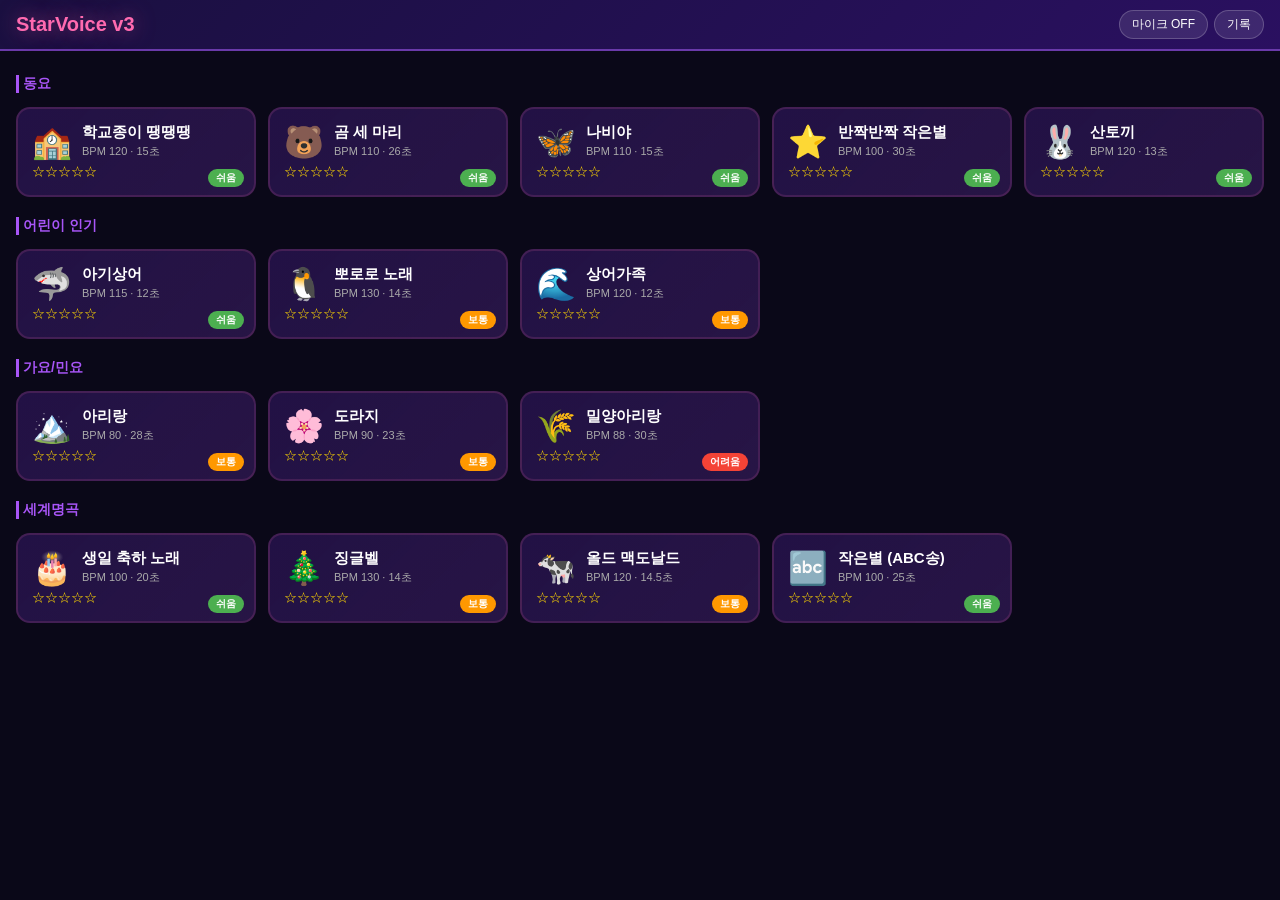
==== noraebang-v3.html @ 60fad4cc "StarVoice v4 — 음정 검출 정확도 + 시각효과 대폭 업그레이드 - 음정 엔진: autocorrelation → MPM(NSDF) + 옥타브 보정 + 5-tap media" ====
<!DOCTYPE html>
<html lang="ko">
<head>
<meta charset="UTF-8">
<meta name="viewport" content="width=device-width, initial-scale=1.0, maximum-scale=1.0, user-scalable=no">
<title>StarVoice v3 - 노래방</title>
<style>
*{margin:0;padding:0;box-sizing:border-box;-webkit-tap-highlight-color:transparent}
::-webkit-scrollbar{width:6px}::-webkit-scrollbar-thumb{background:#555;border-radius:3px}
body{background:#0a0818;color:#eee;font-family:-apple-system,'Malgun Gothic','맑은 고딕',sans-serif;overflow:hidden;height:100vh;user-select:none}
#app{height:100vh;display:flex;flex-direction:column}
button{font-family:inherit;cursor:pointer}

/* Header */
#header{background:linear-gradient(135deg,#1a1040,#2a1060);padding:10px 16px;display:flex;align-items:center;justify-content:space-between;border-bottom:2px solid #6a3aaa;flex-shrink:0;z-index:10}
#header h1{font-size:20px;color:#ff6ab0;text-shadow:0 0 20px rgba(255,106,176,.5)}
.hdr-btns{display:flex;gap:6px}
.hdr-btns button{background:rgba(255,255,255,.1);border:1px solid rgba(255,255,255,.2);color:#fff;padding:5px 12px;border-radius:18px;font-size:12px;transition:all .2s;overflow:hidden;text-overflow:ellipsis;white-space:nowrap;max-width:120px}
.hdr-btns button:hover,.hdr-btns button.active{background:rgba(255,106,176,.3);border-color:#ff6ab0}

/* Song Select */
#songSelect{flex:1;overflow-y:auto;padding:16px;display:grid;grid-template-columns:repeat(auto-fill,minmax(240px,1fr));gap:12px;align-content:start}
.cat-header{grid-column:1/-1;font-size:14px;font-weight:700;color:#a855f7;margin:8px 0 2px;padding-left:4px;border-left:3px solid #a855f7}
.song-card{background:linear-gradient(135deg,rgba(40,20,80,.8),rgba(60,30,100,.6));border:2px solid rgba(255,106,176,.15);border-radius:14px;padding:14px;cursor:pointer;transition:all .3s;position:relative;overflow:hidden;min-height:0}
.song-card:hover{border-color:#ff6ab0;transform:translateY(-2px);box-shadow:0 6px 24px rgba(255,106,176,.2)}
.song-card .sc-icon{font-size:32px;float:left;margin-right:10px;flex-shrink:0}
.song-card .sc-title{font-size:15px;font-weight:700;color:#fff;overflow:hidden;text-overflow:ellipsis;white-space:nowrap}
.song-card .sc-info{font-size:11px;color:#aaa;margin-top:2px;overflow:hidden;text-overflow:ellipsis;white-space:nowrap}
.song-card .sc-stars{color:#ffd700;font-size:13px;margin-top:4px}
.song-card .sc-high{font-size:10px;color:#8f8;margin-top:2px}
.song-card .sc-grade{position:absolute;top:8px;right:10px;font-size:20px;font-weight:900;opacity:.3}
.diff-badge{position:absolute;bottom:8px;right:10px;font-size:10px;padding:2px 8px;border-radius:10px;font-weight:700}
.diff-easy{background:#4caf50;color:#fff}.diff-medium{background:#ff9800;color:#fff}.diff-hard{background:#f44336;color:#fff}

/* Sing Screen */
#singScreen{flex:1;display:none;flex-direction:column;position:relative}
#pitchArea{flex:1;position:relative;background:linear-gradient(180deg,#0a0818,#15102a);overflow:hidden}
#pitchCanvas{width:100%;height:100%}
#particleCanvas{position:absolute;top:0;left:0;width:100%;height:100%;pointer-events:none}

/* Lyrics */
#lyricsArea{height:120px;background:linear-gradient(180deg,rgba(30,15,60,.95),rgba(20,10,40,.98));border-top:2px solid #6a3aaa;display:flex;flex-direction:column;align-items:center;justify-content:center;padding:8px 16px;flex-shrink:0}
#lyricsArea .cur-lyric{font-size:26px;font-weight:900;color:#fff;text-align:center;text-shadow:0 0 20px rgba(255,106,176,.6);min-height:34px;display:flex;align-items:center;gap:2px;flex-wrap:wrap;justify-content:center}
#lyricsArea .cur-lyric .syl{transition:color .15s,transform .15s;display:inline-block}
#lyricsArea .cur-lyric .syl.sung{color:#ffd700;transform:scale(1.15)}
#lyricsArea .cur-lyric .syl.active{color:#ff6ab0;transform:scale(1.2)}
#lyricsArea .nxt-lyric{font-size:14px;color:rgba(255,255,255,.3);text-align:center;margin-top:6px;min-height:20px}
.lyric-prog{width:80%;max-width:500px;height:3px;background:rgba(255,255,255,.1);border-radius:2px;margin-top:8px;overflow:hidden}
.lyric-prog-bar{height:100%;background:linear-gradient(90deg,#ff6ab0,#a855f7);border-radius:2px;transition:width .1s linear}

/* Score HUD */
#scoreHUD{position:absolute;top:8px;right:12px;text-align:right;z-index:5}
#scoreHUD .sv{font-size:32px;font-weight:900;color:#ffd700;text-shadow:0 0 12px rgba(255,215,0,.5)}
#scoreHUD .cv{font-size:13px;color:#8f8}
#scoreHUD .pn{font-size:12px;color:#aaa;margin-top:2px}
#scoreHUD .line-fb{font-size:11px;margin-top:4px;font-weight:700;min-height:16px}

/* Pitch Meter */
#pitchMeter{position:absolute;left:10px;top:8px;bottom:8px;width:36px;background:rgba(255,255,255,.04);border-radius:6px;z-index:5;overflow:hidden}
#pitchMeter .mt{position:absolute;left:0;width:100%;height:20px;background:rgba(76,175,80,.25);border:2px solid #4caf50;border-radius:3px;transition:top .12s}
#pitchMeter .mu{position:absolute;left:0;width:100%;height:6px;background:#ff6ab0;border-radius:3px;transition:top .06s;box-shadow:0 0 8px rgba(255,106,176,.6)}
#pitchMeter .ml{position:absolute;bottom:3px;width:100%;text-align:center;font-size:8px;color:#888}

/* Timer */
#timerBar{position:absolute;top:0;left:0;right:0;height:3px;z-index:5}
#timerFill{height:100%;background:linear-gradient(90deg,#ff6ab0,#a855f7);transition:width .3s linear}

/* Controls overlay */
#singControls{position:absolute;bottom:128px;left:50%;transform:translateX(-50%);display:flex;gap:8px;z-index:6;opacity:.7;transition:opacity .2s}
#singControls:hover{opacity:1}
#singControls button{background:rgba(0,0,0,.6);border:1px solid rgba(255,255,255,.2);color:#fff;width:36px;height:36px;border-radius:50%;font-size:14px;display:flex;align-items:center;justify-content:center;overflow:hidden;flex-shrink:0}
#singControls button.active{background:rgba(255,106,176,.4);border-color:#ff6ab0}

/* Result */
#resultScreen{flex:1;display:none;flex-direction:column;align-items:center;justify-content:center;padding:30px;text-align:center;overflow-y:auto}
.res-title{font-size:24px;font-weight:900;color:#ff6ab0;margin-bottom:8px}
.res-grade{font-size:80px;font-weight:900;margin:8px 0}
.grade-S{color:#ffd700;text-shadow:0 0 40px rgba(255,215,0,.6)}.grade-A{color:#4caf50;text-shadow:0 0 30px rgba(76,175,80,.5)}
.grade-B{color:#2196f3}.grade-C{color:#ff9800}.grade-D{color:#f44336}
.res-score{font-size:48px;font-weight:900;color:#ffd700;text-shadow:0 0 20px rgba(255,215,0,.4)}
.res-stars{font-size:36px;margin:10px 0}
.res-detail{font-size:13px;color:#aaa;margin-bottom:6px;line-height:1.8}
.res-bars{width:280px;margin:10px auto}
.res-bar-row{display:flex;align-items:center;margin:4px 0;font-size:12px}
.res-bar-row .lbl{width:60px;text-align:right;margin-right:8px;color:#ccc}
.res-bar-row .bar{flex:1;height:10px;background:rgba(255,255,255,.1);border-radius:5px;overflow:hidden}
.res-bar-row .bar-fill{height:100%;border-radius:5px;transition:width 1s}
.res-bar-row .val{width:36px;text-align:right;margin-left:6px;color:#fff;font-weight:700}
.res-btns{display:flex;gap:10px;margin-top:14px;flex-wrap:wrap;justify-content:center}
.res-btns button{padding:10px 24px;border:none;border-radius:20px;font-size:14px;font-weight:700;transition:all .2s;overflow:hidden;text-overflow:ellipsis;white-space:nowrap}
.btn-retry{background:linear-gradient(135deg,#ff6ab0,#a855f7);color:#fff}
.btn-back{background:rgba(255,255,255,.1);color:#fff;border:1px solid rgba(255,255,255,.2)!important}
.btn-play{background:rgba(76,175,80,.3);color:#8f8;border:1px solid rgba(76,175,80,.4)!important}

/* Practice Modal */
#practiceModal{display:none;position:fixed;top:0;left:0;right:0;bottom:0;background:rgba(0,0,0,.85);z-index:50;flex-direction:column;align-items:center;justify-content:center;padding:20px}
#practiceModal.show{display:flex}
.pm-box{background:linear-gradient(135deg,#1a1040,#2a1060);border:2px solid #6a3aaa;border-radius:16px;padding:24px;max-width:360px;width:100%}
.pm-box h3{color:#ff6ab0;margin-bottom:16px;font-size:18px}
.pm-row{display:flex;align-items:center;justify-content:space-between;margin:10px 0;font-size:14px}
.pm-row label{color:#ccc}
.pm-row input[type=range]{width:120px;accent-color:#ff6ab0}
.pm-row select{background:#1a1040;color:#fff;border:1px solid #6a3aaa;border-radius:6px;padding:4px 8px;font-size:13px}
.pm-row .val{color:#ff6ab0;font-weight:700;width:40px;text-align:right}
.pm-btns{display:flex;gap:8px;margin-top:16px;justify-content:center}
.pm-btns button{padding:8px 20px;border:none;border-radius:16px;font-size:13px;font-weight:700}

/* Mic Prompt */
#micPrompt{display:none;position:fixed;top:0;left:0;right:0;bottom:0;background:rgba(0,0,0,.85);z-index:100;flex-direction:column;align-items:center;justify-content:center}
#micPrompt.show{display:flex}
#micPrompt .mi{font-size:56px;margin-bottom:14px}
#micPrompt p{font-size:16px;color:#ccc;margin-bottom:16px;text-align:center;line-height:1.6;padding:0 20px}
#micPrompt button{padding:12px 32px;background:linear-gradient(135deg,#ff6ab0,#a855f7);border:none;color:#fff;border-radius:24px;font-size:15px;font-weight:700}
#micPrompt .skip-btn{background:transparent;color:#888;font-size:13px;margin-top:10px;border:none;text-decoration:underline}

/* High Score Modal */
#hsModal{display:none;position:fixed;top:0;left:0;right:0;bottom:0;background:rgba(0,0,0,.85);z-index:50;flex-direction:column;align-items:center;justify-content:center;padding:20px}
#hsModal.show{display:flex}
.hs-box{background:linear-gradient(135deg,#1a1040,#2a1060);border:2px solid #6a3aaa;border-radius:16px;padding:24px;max-width:400px;width:100%;max-height:70vh;overflow-y:auto}
.hs-box h3{color:#ff6ab0;margin-bottom:12px}
.hs-row{display:flex;justify-content:space-between;align-items:center;padding:6px 0;border-bottom:1px solid rgba(255,255,255,.05);font-size:13px}
.hs-row .hs-name{color:#fff}.hs-row .hs-sc{color:#ffd700;font-weight:700}
.hs-row .hs-gr{font-weight:900;margin-left:6px}

@media(max-width:600px){
  #songSelect{grid-template-columns:1fr;padding:10px;gap:8px}
  .song-card{padding:12px}
  #lyricsArea .cur-lyric{font-size:20px}
  #scoreHUD .sv{font-size:24px}
  #singControls button{width:32px;height:32px;font-size:12px}
}
</style>
</head>
<body>
<div id="app">
  <div id="header">
    <h1>StarVoice v3</h1>
    <div class="hdr-btns">
      <button id="btnMic">마이크 OFF</button>
      <button id="btnHS">기록</button>
    </div>
  </div>
  <div id="songSelect"></div>
  <div id="singScreen">
    <div id="timerBar"><div id="timerFill"></div></div>
    <div id="pitchArea">
      <canvas id="pitchCanvas"></canvas>
      <canvas id="particleCanvas"></canvas>
    </div>
    <div id="pitchMeter"><div class="mt"></div><div class="mu"></div><div class="ml">음정</div></div>
    <div id="scoreHUD">
      <div class="sv" id="sDisp">0</div>
      <div class="cv" id="cDisp"></div>
      <div class="pn" id="pNote"></div>
      <div class="line-fb" id="lineFb"></div>
    </div>
    <div id="singControls">
      <button id="btnGuide" title="가이드 멜로디">♪</button>
      <button id="btnPause" title="일시정지">⏸</button>
      <button id="btnStop" title="중지">⏹</button>
      <button id="btnKeyUp" title="키 올리기">▲</button>
      <button id="btnKeyDn" title="키 내리기">▼</button>
    </div>
    <div id="lyricsArea">
      <div class="cur-lyric" id="curLyric"></div>
      <div class="nxt-lyric" id="nxtLyric"></div>
      <div class="lyric-prog"><div class="lyric-prog-bar" id="lyricProg"></div></div>
    </div>
  </div>
  <div id="resultScreen"></div>
</div>
<div id="micPrompt">
  <div class="mi">🎤</div>
  <p>마이크 사용 권한이 필요합니다.<br>음정 측정을 위해 허용해 주세요.</p>
  <button id="btnAllowMic">마이크 허용</button>
  <button class="skip-btn" id="btnSkipMic">마이크 없이 진행</button>
</div>
<div id="practiceModal"><div class="pm-box" id="pmBox"></div></div>
<div id="hsModal"><div class="hs-box" id="hsBox"></div></div>

<script>
// ===================== CONSTANTS =====================
const C3=130.81,D3=146.83,E3=164.81,F3=174.61,G3=196,A3=220,B3=246.94;
const C4=261.63,D4=293.66,E4=329.63,F4=349.23,G4=392,A4=440,B4=493.88;
const C5=523.25,D5=587.33,E5=659.26,F5=698.46,G5=784;
const NOTE_NAMES=["C","C#","D","D#","E","F","F#","G","G#","A","A#","B"];
function freqToNote(f){if(!f||f<=0)return"";const n=12*Math.log2(f/440)+69;const nn=Math.round(n);return NOTE_NAMES[nn%12]+(Math.floor(nn/12)-1);}
function transpose(f,semi){return f*Math.pow(2,semi/12);}

// ===================== 15 SONGS =====================
const SONGS=[
// --- 동요 ---
{id:1,cat:"동요",title:"학교종이 땡땡땡",icon:"🏫",diff:"쉬움",dc:"diff-easy",bpm:120,
melody:[
{t:0,d:.5,f:G4,s:"학"},{t:.5,d:.5,f:G4,s:"교"},{t:1,d:.5,f:A4,s:"종"},{t:1.5,d:.5,f:A4,s:"이"},
{t:2,d:.5,f:G4,s:"땡"},{t:2.5,d:.5,f:G4,s:"땡"},{t:3,d:1,f:E4,s:"땡"},
{t:4,d:.5,f:G4,s:"어"},{t:4.5,d:.5,f:G4,s:"서"},{t:5,d:.5,f:E4,s:"모"},{t:5.5,d:.5,f:E4,s:"이"},
{t:6,d:1,f:D4,s:"자"},
{t:7,d:.5,f:G4,s:"선"},{t:7.5,d:.5,f:G4,s:"생"},{t:8,d:.5,f:A4,s:"님"},{t:8.5,d:.5,f:A4,s:"이"},
{t:9,d:.5,f:G4,s:"우"},{t:9.5,d:.5,f:G4,s:"리"},{t:10,d:1,f:E4,s:"를"},
{t:11,d:.5,f:G4,s:"기"},{t:11.5,d:.5,f:E4,s:"다"},{t:12,d:.5,f:D4,s:"리"},
{t:12.5,d:.5,f:E4,s:"신"},{t:13,d:1.5,f:C4,s:"다"}
],lyrics:[{t:0,tx:"학교 종이 땡땡땡"},{t:4,tx:"어서 모이자"},{t:7,tx:"선생님이 우리를"},{t:11,tx:"기다리신다"}],dur:15},

{id:2,cat:"동요",title:"곰 세 마리",icon:"🐻",diff:"쉬움",dc:"diff-easy",bpm:110,
melody:[
{t:0,d:.5,f:C4,s:"곰"},{t:.5,d:.5,f:D4,s:"세"},{t:1,d:.5,f:E4,s:"마"},{t:1.5,d:.5,f:C4,s:"리"},
{t:2,d:.5,f:C4,s:"가"},{t:2.5,d:.5,f:D4,s:"한"},{t:3,d:.5,f:E4,s:"집"},{t:3.5,d:.5,f:C4,s:"에"},
{t:4,d:.5,f:E4,s:"있"},{t:4.5,d:.5,f:F4,s:"어"},{t:5,d:1,f:G4,s:"~"},
{t:6,d:.5,f:E4,s:"아"},{t:6.5,d:.5,f:F4,s:"빠"},{t:7,d:1,f:G4,s:"곰"},
{t:8,d:.3,f:G4,s:"엄"},{t:8.3,d:.3,f:A4,s:"마"},{t:8.6,d:.3,f:G4,s:"곰"},{t:8.9,d:.3,f:F4,s:"~"},
{t:9.2,d:.5,f:E4,s:"애"},{t:9.7,d:.6,f:C4,s:"기"},
{t:10.3,d:.7,f:D4,s:"곰"},{t:11,d:.5,f:C4,s:"아"},
{t:11.5,d:.3,f:G3,s:"빠"},{t:11.8,d:.5,f:C4,s:"곰"},{t:12.3,d:.3,f:D4,s:"은"},
{t:12.6,d:1,f:E4,s:"뚱"},{t:13.6,d:.5,f:E4,s:"뚱"},{t:14.1,d:.6,f:E4,s:"해"},
{t:14.7,d:.5,f:C4,s:"엄"},{t:15.2,d:.3,f:G3,s:"마"},{t:15.5,d:.5,f:C4,s:"곰"},{t:16,d:.3,f:D4,s:"은"},
{t:16.3,d:1,f:E4,s:"날"},{t:17.3,d:.5,f:E4,s:"씬"},{t:17.8,d:.6,f:E4,s:"해"},
{t:18.4,d:.35,f:G4,s:"애"},{t:18.75,d:.35,f:A4,s:"기"},{t:19.1,d:.35,f:G4,s:"곰"},{t:19.45,d:.35,f:F4,s:"은"},
{t:19.8,d:.3,f:E4,s:"너"},{t:20.1,d:.3,f:D4,s:"무"},{t:20.4,d:.3,f:E4,s:"귀"},{t:20.7,d:.5,f:C4,s:"여"},
{t:21.2,d:.8,f:C4,s:"워"},
{t:22,d:.5,f:D4,s:"으"},{t:22.5,d:.5,f:E4,s:"쓱"},{t:23,d:.5,f:D4,s:"으"},{t:23.5,d:1.5,f:C4,s:"쓱"}
],lyrics:[{t:0,tx:"곰 세 마리가"},{t:2,tx:"한 집에 있어"},{t:4,tx:"아빠 곰"},{t:6,tx:"엄마 곰"},{t:8,tx:"애기 곰"},{t:10.3,tx:"아빠 곰은 뚱뚱해"},{t:14.7,tx:"엄마 곰은 날씬해"},{t:18.4,tx:"애기 곰은 너무 귀여워"},{t:22,tx:"으쓱으쓱 잘한다"}],dur:26},

{id:3,cat:"동요",title:"나비야",icon:"🦋",diff:"쉬움",dc:"diff-easy",bpm:110,
melody:[
{t:0,d:.5,f:G4,s:"나"},{t:.5,d:.5,f:E4,s:"비"},{t:1,d:1,f:E4,s:"야"},
{t:2,d:.5,f:F4,s:"나"},{t:2.5,d:.5,f:D4,s:"비"},{t:3,d:1,f:D4,s:"야"},
{t:4,d:.4,f:C4,s:"이"},{t:4.4,d:.4,f:D4,s:"리"},{t:4.8,d:.4,f:E4,s:"날"},
{t:5.2,d:.4,f:F4,s:"아"},{t:5.6,d:.4,f:G4,s:"오"},{t:6,d:.4,f:G4,s:"너"},{t:6.4,d:.6,f:G4,s:"라"},
{t:7,d:.5,f:G4,s:"노"},{t:7.5,d:.5,f:E4,s:"랑"},{t:8,d:1,f:E4,s:"나"},
{t:9,d:.5,f:F4,s:"비"},{t:9.5,d:.5,f:D4,s:"흰"},{t:10,d:1,f:D4,s:"나"},
{t:11,d:.5,f:C4,s:"비"},{t:11.5,d:.5,f:E4,s:"춤"},{t:12,d:.5,f:G4,s:"을"},
{t:12.5,d:.5,f:G4,s:"추"},{t:13,d:1.5,f:E4,s:"며"}
],lyrics:[{t:0,tx:"나비야 나비야"},{t:4,tx:"이리 날아 오너라"},{t:7,tx:"노랑 나비 흰 나비"},{t:11,tx:"춤을 추며 오너라"}],dur:15},

{id:4,cat:"동요",title:"반짝반짝 작은별",icon:"⭐",diff:"쉬움",dc:"diff-easy",bpm:100,
melody:[
{t:0,d:.6,f:C4,s:"반"},{t:.6,d:.6,f:C4,s:"짝"},{t:1.2,d:.6,f:G4,s:"반"},{t:1.8,d:.6,f:G4,s:"짝"},
{t:2.4,d:.6,f:A4,s:"작"},{t:3,d:.6,f:A4,s:"은"},{t:3.6,d:1.2,f:G4,s:"별"},
{t:4.8,d:.6,f:F4,s:"아"},{t:5.4,d:.6,f:F4,s:"름"},{t:6,d:.6,f:E4,s:"답"},{t:6.6,d:.6,f:E4,s:"게"},
{t:7.2,d:.6,f:D4,s:"비"},{t:7.8,d:.6,f:D4,s:"치"},{t:8.4,d:1.2,f:C4,s:"네"},
{t:9.6,d:.6,f:G4,s:"서"},{t:10.2,d:.6,f:G4,s:"쪽"},{t:10.8,d:.6,f:F4,s:"하"},{t:11.4,d:.6,f:F4,s:"늘"},
{t:12,d:.6,f:E4,s:"에"},{t:12.6,d:.6,f:E4,s:"서"},{t:13.2,d:1.2,f:D4,s:"도"},
{t:14.4,d:.6,f:G4,s:"동"},{t:15,d:.6,f:G4,s:"쪽"},{t:15.6,d:.6,f:F4,s:"하"},{t:16.2,d:.6,f:F4,s:"늘"},
{t:16.8,d:.6,f:E4,s:"에"},{t:17.4,d:.6,f:E4,s:"서"},{t:18,d:1.2,f:D4,s:"도"},
{t:19.2,d:.6,f:C4,s:"반"},{t:19.8,d:.6,f:C4,s:"짝"},{t:20.4,d:.6,f:G4,s:"반"},{t:21,d:.6,f:G4,s:"짝"},
{t:21.6,d:.6,f:A4,s:"작"},{t:22.2,d:.6,f:A4,s:"은"},{t:22.8,d:1.2,f:G4,s:"별"},
{t:24,d:.6,f:F4,s:"아"},{t:24.6,d:.6,f:F4,s:"름"},{t:25.2,d:.6,f:E4,s:"답"},{t:25.8,d:.6,f:E4,s:"게"},
{t:26.4,d:.6,f:D4,s:"비"},{t:27,d:.6,f:D4,s:"치"},{t:27.6,d:1.5,f:C4,s:"네"}
],lyrics:[{t:0,tx:"반짝 반짝 작은 별"},{t:4.8,tx:"아름답게 비치네"},{t:9.6,tx:"서쪽 하늘에서도"},{t:14.4,tx:"동쪽 하늘에서도"},{t:19.2,tx:"반짝 반짝 작은 별"},{t:24,tx:"아름답게 비치네"}],dur:30},

{id:5,cat:"동요",title:"산토끼",icon:"🐰",diff:"쉬움",dc:"diff-easy",bpm:120,
melody:[
{t:0,d:.4,f:E4,s:"산"},{t:.4,d:.4,f:E4,s:"토"},{t:.8,d:.8,f:E4,s:"끼"},
{t:1.6,d:.4,f:E4,s:"토"},{t:2,d:.4,f:E4,s:"끼"},{t:2.4,d:.8,f:E4,s:"야"},
{t:3.2,d:.4,f:G4,s:"어"},{t:3.6,d:.4,f:E4,s:"디"},{t:4,d:.4,f:G4,s:"를"},
{t:4.4,d:.4,f:E4,s:"가"},{t:4.8,d:.4,f:D4,s:"느"},{t:5.2,d:1,f:C4,s:"냐"},
{t:6.2,d:.4,f:D4,s:"깡"},{t:6.6,d:.4,f:D4,s:"충"},{t:7,d:.4,f:D4,s:"깡"},
{t:7.4,d:.4,f:D4,s:"충"},{t:7.8,d:.4,f:E4,s:"뛰"},{t:8.2,d:.4,f:D4,s:"면"},
{t:8.6,d:.4,f:E4,s:"서"},{t:9,d:.4,f:G4,s:"어"},{t:9.4,d:.4,f:E4,s:"디"},{t:9.8,d:.4,f:D4,s:"를"},
{t:10.2,d:.4,f:E4,s:"가"},{t:10.6,d:1.2,f:C4,s:"느냐"}
],lyrics:[{t:0,tx:"산토끼 토끼야"},{t:3.2,tx:"어디를 가느냐"},{t:6.2,tx:"깡충깡충 뛰면서"},{t:9,tx:"어디를 가느냐"}],dur:13},

// --- K-POP/어린이 ---
{id:6,cat:"어린이 인기",title:"아기상어",icon:"🦈",diff:"쉬움",dc:"diff-easy",bpm:115,
melody:[
{t:0,d:.3,f:C4,s:"아"},{t:.3,d:.3,f:D4,s:"기"},{t:.6,d:.4,f:E4,s:"상"},{t:1,d:.3,f:E4,s:"어"},
{t:1.3,d:.3,f:E4,s:"뚜"},{t:1.6,d:.3,f:E4,s:"루"},{t:1.9,d:.3,f:E4,s:"루"},{t:2.2,d:.3,f:E4,s:"뚜"},
{t:2.5,d:.5,f:E4,s:"루"},
{t:3,d:.3,f:C4,s:"아"},{t:3.3,d:.3,f:D4,s:"기"},{t:3.6,d:.4,f:E4,s:"상"},{t:4,d:.3,f:E4,s:"어"},
{t:4.3,d:.3,f:E4,s:"뚜"},{t:4.6,d:.3,f:E4,s:"루"},{t:4.9,d:.3,f:E4,s:"루"},{t:5.2,d:.3,f:E4,s:"뚜"},
{t:5.5,d:.5,f:E4,s:"루"},
{t:6,d:.3,f:C4,s:"귀"},{t:6.3,d:.3,f:D4,s:"여"},{t:6.6,d:.3,f:E4,s:"운"},
{t:6.9,d:.3,f:E4,s:"뚜"},{t:7.2,d:.3,f:E4,s:"루"},{t:7.5,d:.3,f:E4,s:"루"},{t:7.8,d:.3,f:E4,s:"뚜"},
{t:8.1,d:.5,f:E4,s:"루"},
{t:8.6,d:.4,f:E4,s:"아"},{t:9,d:.4,f:F4,s:"기"},{t:9.4,d:.4,f:G4,s:"상"},{t:9.8,d:1,f:G4,s:"어"}
],lyrics:[{t:0,tx:"아기상어 뚜루루뚜루"},{t:3,tx:"아기상어 뚜루루뚜루"},{t:6,tx:"귀여운 뚜루루뚜루"},{t:8.6,tx:"아기상어!"}],dur:12},

{id:7,cat:"어린이 인기",title:"뽀로로 노래",icon:"🐧",diff:"보통",dc:"diff-medium",bpm:130,
melody:[
{t:0,d:.4,f:G4,s:"뽀"},{t:.4,d:.4,f:G4,s:"뽀"},{t:.8,d:.4,f:A4,s:"뽀"},{t:1.2,d:.4,f:G4,s:"뽀"},
{t:1.6,d:.8,f:E4,s:"로"},{t:2.4,d:.8,f:E4,s:"로"},
{t:3.2,d:.4,f:G4,s:"노"},{t:3.6,d:.4,f:A4,s:"래"},{t:4,d:.4,f:G4,s:"하"},{t:4.4,d:.4,f:E4,s:"는"},
{t:4.8,d:.4,f:D4,s:"뽀"},{t:5.2,d:.8,f:C4,s:"로"},{t:6,d:.8,f:C4,s:"로"},
{t:6.8,d:.4,f:E4,s:"놀"},{t:7.2,d:.4,f:G4,s:"자"},{t:7.6,d:.4,f:A4,s:"함"},
{t:8,d:.4,f:G4,s:"께"},{t:8.4,d:.4,f:E4,s:"놀"},{t:8.8,d:1,f:D4,s:"자"},
{t:9.8,d:.4,f:C4,s:"뽀"},{t:10.2,d:.4,f:D4,s:"로"},{t:10.6,d:.4,f:E4,s:"로"},{t:11,d:.4,f:D4,s:"랑"},
{t:11.4,d:1.5,f:C4,s:"~"}
],lyrics:[{t:0,tx:"뽀뽀뽀 뽀로로"},{t:3.2,tx:"노래하는 뽀로로"},{t:6.8,tx:"놀자 함께 놀자"},{t:9.8,tx:"뽀로로랑~"}],dur:14},

{id:8,cat:"어린이 인기",title:"상어가족",icon:"🌊",diff:"보통",dc:"diff-medium",bpm:120,
melody:[
{t:0,d:.3,f:C4,s:"엄"},{t:.3,d:.3,f:D4,s:"마"},{t:.6,d:.4,f:E4,s:"상"},{t:1,d:.3,f:E4,s:"어"},
{t:1.3,d:.3,f:E4,s:"뚜"},{t:1.6,d:.3,f:E4,s:"루"},{t:1.9,d:.3,f:E4,s:"루"},{t:2.2,d:.3,f:E4,s:"뚜"},
{t:2.5,d:.5,f:E4,s:"루"},
{t:3,d:.3,f:C4,s:"엄"},{t:3.3,d:.3,f:D4,s:"마"},{t:3.6,d:.4,f:E4,s:"상"},{t:4,d:.3,f:E4,s:"어"},
{t:4.3,d:.3,f:E4,s:"뚜"},{t:4.6,d:.3,f:E4,s:"루"},{t:4.9,d:.3,f:E4,s:"루"},{t:5.2,d:.3,f:E4,s:"뚜"},
{t:5.5,d:.5,f:E4,s:"루"},
{t:6,d:.3,f:C4,s:"아"},{t:6.3,d:.3,f:D4,s:"름"},{t:6.6,d:.3,f:E4,s:"다"},
{t:6.9,d:.3,f:E4,s:"운"},{t:7.2,d:.3,f:E4,s:"뚜"},{t:7.5,d:.3,f:E4,s:"루"},{t:7.8,d:.3,f:E4,s:"루"},
{t:8.1,d:.5,f:E4,s:"뚜루"},
{t:8.6,d:.4,f:E4,s:"엄"},{t:9,d:.4,f:F4,s:"마"},{t:9.4,d:.4,f:G4,s:"상"},{t:9.8,d:1,f:G4,s:"어"}
],lyrics:[{t:0,tx:"엄마상어 뚜루루뚜루"},{t:3,tx:"엄마상어 뚜루루뚜루"},{t:6,tx:"아름다운 뚜루루뚜루"},{t:8.6,tx:"엄마상어!"}],dur:12},

// --- 트로트/가요 ---
{id:9,cat:"가요/민요",title:"아리랑",icon:"🏔️",diff:"보통",dc:"diff-medium",bpm:80,
melody:[
{t:0,d:.75,f:A3,s:"아"},{t:.75,d:.75,f:C4,s:"리"},{t:1.5,d:1,f:D4,s:"랑"},
{t:2.5,d:.75,f:E4,s:"아"},{t:3.25,d:.75,f:D4,s:"리"},{t:4,d:1,f:C4,s:"랑"},
{t:5,d:.5,f:A3,s:"아"},{t:5.5,d:.5,f:C4,s:"라"},{t:6,d:.75,f:A3,s:"리"},{t:6.75,d:1,f:G3,s:"요"},
{t:8,d:.6,f:E4,s:"아"},{t:8.6,d:.6,f:D4,s:"리"},{t:9.2,d:.6,f:C4,s:"랑"},
{t:9.8,d:.6,f:A3,s:"고"},{t:10.4,d:.6,f:C4,s:"개"},{t:11,d:.5,f:C4,s:"로"},
{t:11.5,d:.75,f:D4,s:"넘"},{t:12.25,d:.75,f:C4,s:"어"},{t:13,d:1.5,f:A3,s:"간다"},
{t:15,d:.5,f:A3,s:"나"},{t:15.5,d:.5,f:C4,s:"를"},{t:16,d:.75,f:D4,s:"버"},{t:16.75,d:.75,f:E4,s:"리"},
{t:17.5,d:.6,f:D4,s:"고"},{t:18.1,d:.6,f:C4,s:"가"},{t:18.7,d:.6,f:A3,s:"시"},
{t:19.3,d:.7,f:C4,s:"는"},{t:20,d:.5,f:C4,s:"님"},
{t:20.5,d:.5,f:D4,s:"은"},{t:21,d:.5,f:E4,s:"십"},{t:21.5,d:.75,f:D4,s:"리"},{t:22.25,d:.75,f:C4,s:"도"},
{t:23,d:.5,f:A3,s:"못"},{t:23.5,d:.75,f:C4,s:"가"},{t:24.25,d:.75,f:A3,s:"서"},
{t:25,d:1.5,f:A3,s:"발병난다"}
],lyrics:[{t:0,tx:"아리랑"},{t:2.5,tx:"아리랑"},{t:5,tx:"아라리요"},{t:8,tx:"아리랑 고개로"},{t:11.5,tx:"넘어간다"},{t:15,tx:"나를 버리고"},{t:17.5,tx:"가시는 님은"},{t:20.5,tx:"십리도 못가서"},{t:23,tx:"발병난다"}],dur:28},

{id:10,cat:"가요/민요",title:"도라지",icon:"🌸",diff:"보통",dc:"diff-medium",bpm:90,
melody:[
{t:0,d:.5,f:E4,s:"도"},{t:.5,d:.5,f:E4,s:"라"},{t:1,d:1,f:E4,s:"지"},
{t:2,d:.5,f:E4,s:"도"},{t:2.5,d:.5,f:E4,s:"라"},{t:3,d:1,f:E4,s:"지"},
{t:4,d:.5,f:E4,s:"도"},{t:4.5,d:.5,f:D4,s:"라"},{t:5,d:1,f:E4,s:"지"},
{t:6,d:.5,f:G4,s:"심"},{t:6.5,d:.5,f:A4,s:"심"},{t:7,d:.5,f:G4,s:"산"},
{t:7.5,d:.5,f:E4,s:"천"},{t:8,d:1.2,f:D4,s:"에"},
{t:9.2,d:.5,f:E4,s:"백"},{t:9.7,d:.5,f:G4,s:"도"},{t:10.2,d:.5,f:A4,s:"라"},
{t:10.7,d:1,f:G4,s:"지"},
{t:11.7,d:.5,f:A4,s:"한"},{t:12.2,d:.5,f:B4,s:"두"},{t:12.7,d:.5,f:A4,s:"뿌"},
{t:13.2,d:.5,f:G4,s:"리"},{t:13.7,d:.5,f:E4,s:"만"},{t:14.2,d:.5,f:D4,s:"캐"},
{t:14.7,d:.5,f:E4,s:"도"},{t:15.2,d:1.5,f:E4,s:"~"},
{t:16.7,d:.5,f:D4,s:"대"},{t:17.2,d:.5,f:E4,s:"바"},{t:17.7,d:.5,f:G4,s:"구"},{t:18.2,d:.5,f:A4,s:"니"},
{t:18.7,d:.5,f:G4,s:"반"},{t:19.2,d:.5,f:E4,s:"시"},{t:19.7,d:.5,f:D4,s:"기"},
{t:20.2,d:1.5,f:E4,s:"만"}
],lyrics:[{t:0,tx:"도라지 도라지"},{t:4,tx:"도라지"},{t:6,tx:"심심산천에"},{t:9.2,tx:"백도라지"},{t:11.7,tx:"한두 뿌리만 캐도"},{t:16.7,tx:"대바구니 반시기만"}],dur:23},

{id:11,cat:"가요/민요",title:"밀양아리랑",icon:"🌾",diff:"어려움",dc:"diff-hard",bpm:88,
melody:[
{t:0,d:.7,f:A3,s:"날"},{t:.7,d:.7,f:C4,s:"좀"},{t:1.4,d:.7,f:D4,s:"보"},
{t:2.1,d:.7,f:E4,s:"소"},{t:2.8,d:1,f:D4,s:"~"},
{t:3.8,d:.7,f:E4,s:"날"},{t:4.5,d:.7,f:D4,s:"좀"},{t:5.2,d:1,f:C4,s:"보소"},
{t:6.2,d:.7,f:A3,s:"날"},{t:6.9,d:.7,f:C4,s:"좀"},{t:7.6,d:1.2,f:D4,s:"보소"},
{t:8.8,d:.5,f:E4,s:"동"},{t:9.3,d:.5,f:E4,s:"지"},{t:9.8,d:.5,f:D4,s:"섣"},
{t:10.3,d:.5,f:C4,s:"달"},{t:10.8,d:1,f:A3,s:"에"},
{t:11.8,d:.7,f:A3,s:"봄"},{t:12.5,d:.7,f:C4,s:"꽃"},{t:13.2,d:.7,f:D4,s:"피"},
{t:13.9,d:1,f:E4,s:"면"},
{t:14.9,d:.5,f:E4,s:"날"},{t:15.4,d:.5,f:D4,s:"좀"},{t:15.9,d:1.5,f:C4,s:"보소"},
// 후렴
{t:17.4,d:.3,f:A4,s:"아"},{t:17.7,d:.5,f:A4,s:"리"},{t:18.2,d:.5,f:G4,s:"아"},
{t:18.7,d:.3,f:A4,s:"리"},{t:19,d:.8,f:G4,s:"랑"},
{t:19.8,d:.3,f:E4,s:"쓰"},{t:20.1,d:.3,f:E4,s:"리"},{t:20.4,d:.5,f:D4,s:"쓰"},
{t:20.9,d:.5,f:E4,s:"리"},{t:21.4,d:.8,f:G4,s:"랑"},
{t:22.2,d:.5,f:A4,s:"아"},{t:22.7,d:.5,f:G4,s:"라"},{t:23.2,d:.5,f:E4,s:"리"},
{t:23.7,d:1.5,f:D4,s:"가"},
{t:25.2,d:.5,f:E4,s:"낳"},{t:25.7,d:.5,f:D4,s:"네"},{t:26.2,d:.5,f:C4,s:"줘"},
{t:26.7,d:.5,f:A3,s:"라"},{t:27.2,d:1.5,f:A3,s:"~"}
],lyrics:[{t:0,tx:"날 좀 보소"},{t:3.8,tx:"날 좀 보소"},{t:6.2,tx:"날 좀 보소"},{t:8.8,tx:"동지섣달에"},{t:11.8,tx:"봄꽃 피면"},{t:14.9,tx:"날 좀 보소"},{t:17.4,tx:"아리아리랑"},{t:19.8,tx:"쓰리쓰리랑"},{t:22.2,tx:"아라리가 났네"}],dur:30},

// --- 팝 번안 ---
{id:12,cat:"세계명곡",title:"생일 축하 노래",icon:"🎂",diff:"쉬움",dc:"diff-easy",bpm:100,
melody:[
{t:0,d:.5,f:G4,s:"생"},{t:.5,d:.5,f:G4,s:"일"},
{t:1,d:.8,f:A4,s:"축"},{t:1.8,d:.8,f:G4,s:"하"},
{t:2.6,d:.8,f:C5,s:"합"},{t:3.4,d:1.2,f:B4,s:"니다"},
{t:4.6,d:.5,f:G4,s:"생"},{t:5.1,d:.5,f:G4,s:"일"},
{t:5.6,d:.8,f:A4,s:"축"},{t:6.4,d:.8,f:G4,s:"하"},
{t:7.2,d:.8,f:D5,s:"합"},{t:8,d:1.2,f:C5,s:"니다"},
{t:9.2,d:.5,f:G4,s:"사"},{t:9.7,d:.5,f:G4,s:"랑"},
{t:10.2,d:.8,f:G5,s:"하"},{t:11,d:.8,f:E5,s:"는"},
{t:11.8,d:.8,f:C5,s:"우"},{t:12.6,d:.6,f:B4,s:"리"},
{t:13.2,d:1,f:A4,s:"~"},
{t:14.2,d:.5,f:F5,s:"생"},{t:14.7,d:.5,f:F5,s:"일"},
{t:15.2,d:.8,f:E5,s:"축"},{t:16,d:.8,f:C5,s:"하"},
{t:16.8,d:.8,f:D5,s:"합"},{t:17.6,d:1.5,f:C5,s:"니다"}
],lyrics:[{t:0,tx:"생일 축하합니다"},{t:4.6,tx:"생일 축하합니다"},{t:9.2,tx:"사랑하는 우리"},{t:14.2,tx:"생일 축하합니다"}],dur:20},

{id:13,cat:"세계명곡",title:"징글벨",icon:"🎄",diff:"보통",dc:"diff-medium",bpm:130,
melody:[
{t:0,d:.4,f:E4,s:"징"},{t:.4,d:.4,f:E4,s:"글"},{t:.8,d:.8,f:E4,s:"벨"},
{t:1.6,d:.4,f:E4,s:"징"},{t:2,d:.4,f:E4,s:"글"},{t:2.4,d:.8,f:E4,s:"벨"},
{t:3.2,d:.4,f:E4,s:"징"},{t:3.6,d:.4,f:G4,s:"글"},{t:4,d:.4,f:C4,s:"벨"},
{t:4.4,d:.4,f:D4,s:"즐"},{t:4.8,d:1.2,f:E4,s:"겁"},
{t:6,d:.4,f:F4,s:"다"},{t:6.4,d:.4,f:F4,s:"~"},
{t:6.8,d:.4,f:F4,s:"징"},{t:7.2,d:.4,f:F4,s:"글"},
{t:7.6,d:.4,f:F4,s:"벨"},{t:8,d:.4,f:E4,s:"징"},
{t:8.4,d:.4,f:E4,s:"글"},{t:8.8,d:.4,f:E4,s:"벨"},
{t:9.2,d:.4,f:E4,s:"노"},{t:9.6,d:.4,f:E4,s:"래"},
{t:10,d:.4,f:G4,s:"부"},{t:10.4,d:.4,f:G4,s:"르"},
{t:10.8,d:.4,f:F4,s:"며"},{t:11.2,d:.4,f:D4,s:"달"},
{t:11.6,d:1.2,f:C4,s:"리자"}
],lyrics:[{t:0,tx:"징글벨 징글벨"},{t:3.2,tx:"징글벨 즐겁다"},{t:6,tx:"징글벨 징글벨"},{t:9.2,tx:"노래 부르며 달리자"}],dur:14},

{id:14,cat:"세계명곡",title:"올드 맥도날드",icon:"🐄",diff:"보통",dc:"diff-medium",bpm:120,
melody:[
{t:0,d:.4,f:C4,s:"올"},{t:.4,d:.4,f:C4,s:"드"},{t:.8,d:.4,f:C4,s:"맥"},
{t:1.2,d:.4,f:G3,s:"도"},{t:1.6,d:.4,f:A3,s:"날"},{t:2,d:.4,f:A3,s:"드"},
{t:2.4,d:.8,f:G3,s:"~"},
{t:3.2,d:.4,f:E4,s:"아"},{t:3.6,d:.4,f:E4,s:"저"},{t:4,d:.4,f:D4,s:"씨"},
{t:4.4,d:.4,f:D4,s:"에"},{t:4.8,d:.8,f:C4,s:"겐"},
{t:5.6,d:.4,f:G3,s:"농"},{t:6,d:.8,f:G3,s:"장"},
{t:6.8,d:.4,f:C4,s:"이"},{t:7.2,d:.4,f:C4,s:"아"},{t:7.6,d:.4,f:C4,s:"이"},
{t:8,d:.4,f:G3,s:"아"},{t:8.4,d:.4,f:A3,s:"이"},{t:8.8,d:.4,f:A3,s:"오"},
{t:9.2,d:.8,f:G3,s:"~"},
{t:10,d:.4,f:E4,s:"이"},{t:10.4,d:.4,f:E4,s:"곳"},{t:10.8,d:.4,f:D4,s:"저"},
{t:11.2,d:.4,f:D4,s:"곳"},{t:11.6,d:.8,f:C4,s:"에"},
{t:12.4,d:.3,f:G4,s:"음"},{t:12.7,d:.3,f:G4,s:"메"},{t:13,d:.5,f:G4,s:"~"}
],lyrics:[{t:0,tx:"올드 맥도날드"},{t:3.2,tx:"아저씨에겐"},{t:5.6,tx:"농장이 있어"},{t:10,tx:"이곳저곳에 음메~"}],dur:14.5},

{id:15,cat:"세계명곡",title:"작은별 (ABC송)",icon:"🔤",diff:"쉬움",dc:"diff-easy",bpm:100,
melody:[
{t:0,d:.5,f:C4,s:"A"},{t:.5,d:.5,f:C4,s:"B"},{t:1,d:.5,f:G4,s:"C"},{t:1.5,d:.5,f:G4,s:"D"},
{t:2,d:.5,f:A4,s:"E"},{t:2.5,d:.5,f:A4,s:"F"},{t:3,d:1,f:G4,s:"G"},
{t:4,d:.5,f:F4,s:"H"},{t:4.5,d:.5,f:F4,s:"I"},{t:5,d:.5,f:E4,s:"J"},{t:5.5,d:.5,f:E4,s:"K"},
{t:6,d:.5,f:D4,s:"L"},{t:6.5,d:.5,f:D4,s:"M"},{t:7,d:1,f:C4,s:"N"},
{t:8,d:.5,f:G4,s:"O"},{t:8.5,d:.5,f:G4,s:"P"},{t:9,d:.5,f:F4,s:"Q"},{t:9.5,d:.5,f:F4,s:"R"},
{t:10,d:.5,f:E4,s:"S"},{t:10.5,d:.5,f:E4,s:"T"},{t:11,d:1,f:D4,s:"U"},
{t:12,d:.5,f:G4,s:"V"},{t:12.5,d:.5,f:G4,s:"W"},{t:13,d:.75,f:F4,s:"X"},
{t:13.75,d:.75,f:E4,s:"Y"},{t:14.5,d:1,f:D4,s:"Z"},
{t:15.5,d:.5,f:C4,s:"이"},{t:16,d:.5,f:C4,s:"제"},{t:16.5,d:.5,f:G4,s:"다"},{t:17,d:.5,f:G4,s:"알"},
{t:17.5,d:.5,f:A4,s:"았"},{t:18,d:.5,f:A4,s:"으"},{t:18.5,d:1,f:G4,s:"니"},
{t:19.5,d:.5,f:F4,s:"다"},{t:20,d:.5,f:F4,s:"음"},{t:20.5,d:.5,f:E4,s:"에"},{t:21,d:.5,f:E4,s:"또"},
{t:21.5,d:.5,f:D4,s:"같"},{t:22,d:.5,f:D4,s:"이"},{t:22.5,d:1.5,f:C4,s:"~"}
],lyrics:[{t:0,tx:"A B C D E F G"},{t:4,tx:"H I J K L M N"},{t:8,tx:"O P Q R S T U"},{t:12,tx:"V W X Y Z"},{t:15.5,tx:"이제 다 알았으니"},{t:19.5,tx:"다음에 또 같이~"}],dur:25}
];

// ===================== AUDIO ENGINE =====================
let audioCtx=null,analyser=null,micStream=null,micOn=false;
const BUF=2048;let aBuf=new Float32Array(BUF);

function initAudio(){if(!audioCtx)audioCtx=new(window.AudioContext||window.webkitAudioContext)();}

async function startMic(){
  try{
    initAudio();
    micStream=await navigator.mediaDevices.getUserMedia({audio:{echoCancellation:true,noiseSuppression:true}});
    const src=audioCtx.createMediaStreamSource(micStream);
    analyser=audioCtx.createAnalyser();analyser.fftSize=BUF;
    src.connect(analyser);micOn=true;
    document.getElementById('btnMic').textContent='마이크 ON';
    document.getElementById('btnMic').classList.add('active');
    return true;
  }catch(e){console.error('Mic:',e);return false;}
}
function stopMic(){if(micStream){micStream.getTracks().forEach(t=>t.stop());micStream=null;}micOn=false;document.getElementById('btnMic').textContent='마이크 OFF';document.getElementById('btnMic').classList.remove('active');}

function detectPitch(){
  if(!analyser||!micOn)return null;
  analyser.getFloatTimeDomainData(aBuf);
  let rms=0;for(let i=0;i<BUF;i++)rms+=aBuf[i]*aBuf[i];
  rms=Math.sqrt(rms/BUF);if(rms<0.012)return null;
  // autocorrelation
  const cor=new Float32Array(BUF);
  for(let lag=0;lag<BUF;lag++){let s=0;for(let i=0;i<BUF-lag;i++)s+=aBuf[i]*aBuf[i+lag];cor[lag]=s;}
  let dip=1;while(dip<BUF-1&&cor[dip]>cor[dip+1])dip++;
  let mv=-1,ml=-1;for(let i=dip;i<BUF-1;i++){if(cor[i]>mv){mv=cor[i];ml=i;}}
  if(ml<1||mv<0.01)return null;
  // parabolic interpolation
  const a2=cor[ml-1],b2=cor[ml],c2=cor[ml+1];
  const shift=(a2-c2)/(2*(a2-2*b2+c2));
  const refinedLag=ml+(isFinite(shift)?shift:0);
  const freq=audioCtx.sampleRate/refinedLag;
  return(freq>=80&&freq<=1000)?freq:null;
}

// Synth for guide melody
let synthOsc=null,synthGain=null,guideOn=true;
function playSynth(f){
  if(!guideOn)return;initAudio();
  if(!synthOsc){synthOsc=audioCtx.createOscillator();synthGain=audioCtx.createGain();synthOsc.type='triangle';synthGain.gain.value=0.06;synthOsc.connect(synthGain);synthGain.connect(audioCtx.destination);synthOsc.start();}
  synthOsc.frequency.setValueAtTime(f,audioCtx.currentTime);synthGain.gain.setValueAtTime(0.06,audioCtx.currentTime);
}
function muteSynth(){if(synthGain)synthGain.gain.setValueAtTime(0,audioCtx.currentTime);}
function killSynth(){if(synthOsc){try{synthOsc.stop();}catch(e){}synthOsc=null;synthGain=null;}}

// Recording
let recorder=null,recordChunks=[],recordedBlob=null;
function startRecording(){
  if(!micStream)return;
  try{recorder=new MediaRecorder(micStream);recordChunks=[];
  recorder.ondataavailable=e=>{if(e.data.size>0)recordChunks.push(e.data);};
  recorder.onstop=()=>{recordedBlob=new Blob(recordChunks,{type:'audio/webm'});};
  recorder.start();}catch(e){recorder=null;}
}
function stopRecording(){if(recorder&&recorder.state==='recording')recorder.stop();}

// ===================== GAME STATE =====================
let curSong=null,gState='select',startT=0,paused=false,pauseT=0,pauseAccum=0;
let score=0,combo=0,maxCombo=0,totalN=0,hitN=0,pitchSum=0,rhythmSum=0;
let userPH=[],lineScores=[],keyShift=0;
let animId=null,particles=[];
let practiceMode=false,tempoMul=1,loopStart=-1,loopEnd=-1,showNoteNames=false;

// Scores
function getHS(){try{return JSON.parse(localStorage.getItem('sv3_hs')||'{}');}catch(e){return {};}}
function saveHS(id,s,g){const h=getHS();if(!h[id]||s>h[id].s){h[id]={s,g};localStorage.setItem('sv3_hs',JSON.stringify(h));}}
function getGrade(s){if(s>=95)return'S';if(s>=85)return'A';if(s>=70)return'B';if(s>=50)return'C';return'D';}
function getStars(s){if(s>=95)return 5;if(s>=80)return 4;if(s>=60)return 3;if(s>=40)return 2;if(s>=20)return 1;return 0;}

// ===================== RENDER SONG LIST =====================
function renderList(){
  const c=document.getElementById('songSelect');c.innerHTML='';
  const hs=getHS();const cats=[...new Set(SONGS.map(s=>s.cat))];
  cats.forEach(cat=>{
    const h=document.createElement('div');h.className='cat-header';h.textContent=cat;c.appendChild(h);
    SONGS.filter(s=>s.cat===cat).forEach(song=>{
      const d=document.createElement('div');d.className='song-card';
      const rec=hs[song.id];const stars=rec?getStars(rec.s):0;
      d.innerHTML=`<div class="diff-badge ${song.dc}">${song.diff}</div>
        <div class="sc-icon">${song.icon}</div>
        <div class="sc-title">${song.title}</div>
        <div class="sc-info">BPM ${song.bpm} · ${song.dur}초</div>
        <div class="sc-stars">${stars>0?'★'.repeat(stars)+'☆'.repeat(5-stars):'☆☆☆☆☆'}</div>
        ${rec?`<div class="sc-high">최고 ${rec.s}점</div>`:''}
        ${rec?`<div class="sc-grade grade-${rec.g}">${rec.g}</div>`:''}`;
      d.onclick=()=>pickSong(song,false);
      // long press for practice
      let lt;d.onpointerdown=()=>{lt=setTimeout(()=>openPractice(song),600);};
      d.onpointerup=()=>clearTimeout(lt);d.onpointerleave=()=>clearTimeout(lt);
      c.appendChild(d);
    });
  });
}

// ===================== PRACTICE MODAL =====================
function openPractice(song){
  const m=document.getElementById('practiceModal');m.classList.add('show');
  document.getElementById('pmBox').innerHTML=`
    <h3>연습 모드 - ${song.title}</h3>
    <div class="pm-row"><label>속도</label><input type="range" id="pmTempo" min="50" max="100" value="75"><div class="val" id="pmTempoV">75%</div></div>
    <div class="pm-row"><label>음이름 표시</label><select id="pmNotes"><option value="1">켜기</option><option value="0">끄기</option></select></div>
    <div class="pm-row"><label>가이드 멜로디</label><select id="pmGuide"><option value="1">켜기</option><option value="0">끄기</option></select></div>
    <div class="pm-row"><label>구간반복</label><select id="pmLoop"><option value="0">전체</option><option value="1">1~2절</option><option value="2">후렴만</option></select></div>
    <div class="pm-btns">
      <button class="btn-retry" onclick="startPractice(${song.id})">연습 시작</button>
      <button class="btn-back" onclick="document.getElementById('practiceModal').classList.remove('show')">취소</button>
    </div>`;
  document.getElementById('pmTempo').oninput=function(){document.getElementById('pmTempoV').textContent=this.value+'%';};
}
window.startPractice=function(id){
  const song=SONGS.find(s=>s.id===id);
  practiceMode=true;
  tempoMul=parseInt(document.getElementById('pmTempo').value)/100;
  showNoteNames=document.getElementById('pmNotes').value==='1';
  guideOn=document.getElementById('pmGuide').value==='1';
  const loop=document.getElementById('pmLoop').value;
  if(loop==='1'){loopStart=0;loopEnd=Math.min(song.dur/2,song.dur);}
  else if(loop==='2'){const half=song.dur/2;loopStart=half;loopEnd=song.dur;}
  else{loopStart=-1;loopEnd=-1;}
  document.getElementById('practiceModal').classList.remove('show');
  pickSong(song,true);
};

// ===================== PICK SONG =====================
async function pickSong(song,isPractice){
  curSong=song;score=0;combo=0;maxCombo=0;totalN=0;hitN=0;pitchSum=0;rhythmSum=0;
  userPH=[];lineScores=[];keyShift=0;particles=[];recordedBlob=null;
  paused=false;pauseAccum=0;
  if(!isPractice){practiceMode=false;tempoMul=1;showNoteNames=false;guideOn=true;loopStart=-1;loopEnd=-1;}
  if(!micOn){
    document.getElementById('micPrompt').classList.add('show');
    document.getElementById('btnAllowMic').onclick=async()=>{
      await startMic();document.getElementById('micPrompt').classList.remove('show');beginSing();
    };
    document.getElementById('btnSkipMic').onclick=()=>{document.getElementById('micPrompt').classList.remove('show');beginSing();};
    return;
  }
  beginSing();
}

function beginSing(){
  gState='singing';
  document.getElementById('songSelect').style.display='none';
  document.getElementById('singScreen').style.display='flex';
  document.getElementById('resultScreen').style.display='none';
  initAudio();if(audioCtx.state==='suspended')audioCtx.resume();
  const c=document.getElementById('pitchCanvas');c.width=c.parentElement.clientWidth;c.height=c.parentElement.clientHeight;
  const pc=document.getElementById('particleCanvas');pc.width=pc.parentElement.clientWidth;pc.height=pc.parentElement.clientHeight;
  startT=performance.now();
  if(micOn)startRecording();
  document.getElementById('btnGuide').classList.toggle('active',guideOn);
  gameLoop();
}

// ===================== PARTICLES =====================
function spawnParticles(x,y,color,count){
  for(let i=0;i<count;i++){
    particles.push({x,y,vx:(Math.random()-.5)*4,vy:-Math.random()*3-1,life:1,color,size:Math.random()*3+1});
  }
}
function spawnFireworks(canvas){
  const cx=Math.random()*canvas.width,cy=Math.random()*canvas.height*.5;
  const colors=['#ffd700','#ff6ab0','#4caf50','#2196f3','#ff9800'];
  for(let i=0;i<30;i++){
    const angle=Math.random()*Math.PI*2,speed=Math.random()*5+2;
    particles.push({x:cx,y:cy,vx:Math.cos(angle)*speed,vy:Math.sin(angle)*speed,life:1,color:colors[i%colors.length],size:Math.random()*2+1});
  }
}
function updateParticles(ctx){
  for(let i=particles.length-1;i>=0;i--){
    const p=particles[i];p.x+=p.vx;p.y+=p.vy;p.vy+=0.08;p.life-=0.02;
    if(p.life<=0){particles.splice(i,1);continue;}
    ctx.globalAlpha=p.life;ctx.fillStyle=p.color;
    ctx.beginPath();ctx.arc(p.x,p.y,p.size,0,Math.PI*2);ctx.fill();
  }
  ctx.globalAlpha=1;
}

// ===================== GAME LOOP =====================
let lastLineFbTime=0,lastLineFbText='';
function gameLoop(){
  if(gState!=='singing')return;
  if(paused){animId=requestAnimationFrame(gameLoop);return;}

  const now=performance.now();
  const rawElapsed=(now-startT-pauseAccum)/1000;
  const elapsed=rawElapsed*tempoMul;

  // Loop handling
  let songDur=curSong.dur;
  let eff=elapsed;
  if(loopStart>=0&&loopEnd>0){
    const loopLen=loopEnd-loopStart;
    if(eff>=loopEnd)eff=loopStart+((eff-loopStart)%loopLen);
    songDur=Infinity;// never end in loop mode
  }

  if(!practiceMode&&elapsed>=curSong.dur){endSong();return;}

  // Timer
  const prog=Math.min(1,elapsed/curSong.dur);
  document.getElementById('timerFill').style.width=(prog*100)+'%';

  // User pitch
  const userFreq=detectPitch();

  // Target note
  let targetFreq=null,curNote=null;
  const mel=curSong.melody;
  for(const n of mel){
    const tf=transpose(n.f,keyShift);
    const nt=n.t/tempoMul,nd=n.d/tempoMul;
    if(eff/tempoMul>=nt&&eff/tempoMul<=nt+nd){targetFreq=tf;curNote=n;break;}
  }
  // Also check unscaled
  if(!curNote){
    for(const n of mel){
      if(eff>=n.t&&eff<=n.t+n.d){targetFreq=transpose(n.f,keyShift);curNote=n;break;}
    }
  }

  // Guide
  if(targetFreq)playSynth(targetFreq);else muteSynth();

  // Scoring
  if(targetFreq&&userFreq){
    const cents=1200*Math.log2(userFreq/targetFreq);
    const ac=Math.abs(cents);
    totalN++;
    if(ac<80){hitN++;combo++;if(combo>maxCombo)maxCombo=combo;
      const ns=Math.max(0,100-ac*1.25);score+=ns*(1+Math.min(combo,10)*0.05);
      pitchSum+=Math.max(0,100-ac*1.25);rhythmSum+=100;
      if(ac<25){spawnParticles(document.getElementById('particleCanvas').width/3,document.getElementById('particleCanvas').height/2,'#ffd700',3);}
    }else if(ac<150){score+=30;pitchSum+=30;rhythmSum+=60;combo=Math.max(0,combo-1);}
    else{combo=0;pitchSum+=0;rhythmSum+=20;}
  }else if(targetFreq){totalN++;combo=0;}

  // Display
  const fs=totalN>0?Math.min(100,Math.round(score/Math.max(1,totalN))):0;
  document.getElementById('sDisp').textContent=fs;
  document.getElementById('cDisp').textContent=combo>1?combo+' 콤보!':'';
  document.getElementById('pNote').textContent=userFreq?freqToNote(userFreq):'---';

  // Per-line scoring feedback
  let curLI=-1;
  for(let i=curSong.lyrics.length-1;i>=0;i--){if(eff>=curSong.lyrics[i].t){curLI=i;break;}}

  // Pitch meter
  const mH=document.getElementById('pitchMeter').clientHeight;
  if(targetFreq){const tp=Math.max(0,Math.min(1,1-(Math.log2(targetFreq/100)/3.5)));document.querySelector('.mt').style.top=(tp*(mH-20))+'px';}
  if(userFreq){const up=Math.max(0,Math.min(1,1-(Math.log2(userFreq/100)/3.5)));document.querySelector('.mu').style.top=(up*(mH-6))+'px';document.querySelector('.mu').style.display='block';}
  else{document.querySelector('.mu').style.display='none';}

  // Lyrics with syllable highlight
  if(curLI>=0){
    const lyricObj=curSong.lyrics[curLI];
    // Find notes in this lyric's time range
    const nextT=curLI+1<curSong.lyrics.length?curSong.lyrics[curLI+1].t:curSong.dur;
    const lyricNotes=mel.filter(n=>n.t>=lyricObj.t&&n.t<nextT);

    let html='';
    lyricNotes.forEach((n,i)=>{
      const isSung=eff>=n.t+n.d;
      const isAct=eff>=n.t&&eff<n.t+n.d;
      const cls=isAct?'active':isSung?'sung':'';
      html+=`<span class="syl ${cls}">${n.s||''}</span>`;
    });
    if(!html)html=`<span>${lyricObj.tx}</span>`;
    document.getElementById('curLyric').innerHTML=html;

    const nI=curLI+1;
    document.getElementById('nxtLyric').textContent=nI<curSong.lyrics.length?curSong.lyrics[nI].tx:'';
    const lyricProg=Math.min(1,(eff-lyricObj.t)/(nextT-lyricObj.t));
    document.getElementById('lyricProg').style.width=(lyricProg*100)+'%';

    // Line score feedback when line changes
    if(curLI>0&&!lineScores[curLI-1]){
      const prevNotes=mel.filter(n=>n.t>=curSong.lyrics[curLI-1].t&&n.t<lyricObj.t);
      // Already scored globally, just show text
      const lsc=fs;
      lineScores[curLI-1]=true;
      let fbText='',fbColor='';
      if(lsc>=90){fbText='Perfect!';fbColor='#ffd700';spawnFireworks(document.getElementById('particleCanvas'));}
      else if(lsc>=70){fbText='Great!';fbColor='#4caf50';}
      else if(lsc>=50){fbText='Good';fbColor='#2196f3';}
      else{fbText='Miss';fbColor='#f44336';}
      const fb=document.getElementById('lineFb');fb.textContent=fbText;fb.style.color=fbColor;
      lastLineFbTime=now;lastLineFbText=fbText;
    }
  }
  if(now-lastLineFbTime>1500)document.getElementById('lineFb').textContent='';

  // Draw
  drawPitch(eff,userFreq,targetFreq);
  drawParticles();

  // Stage lighting
  const pa=document.getElementById('pitchArea');
  if(combo>=10)pa.style.boxShadow='inset 0 0 60px rgba(255,215,0,.15)';
  else if(combo>=5)pa.style.boxShadow='inset 0 0 40px rgba(76,175,80,.1)';
  else pa.style.boxShadow='none';

  // Store pitch
  if(userFreq)userPH.push({t:eff,f:userFreq});
  while(userPH.length>0&&userPH[0].t<eff-10)userPH.shift();

  animId=requestAnimationFrame(gameLoop);
}

// ===================== DRAW PITCH CANVAS =====================
function drawPitch(elapsed,userFreq,targetFreq){
  const c=document.getElementById('pitchCanvas'),ctx=c.getContext('2d');
  const W=c.width,H=c.height;ctx.clearRect(0,0,W,H);
  const minL=Math.log2(130),maxL=Math.log2(800);
  const freqToY=f=>H-((Math.log2(f)-minL)/(maxL-minL))*H;

  // Grid
  const noteFreqs=[C3,D3,E3,F3,G3,A3,B3,C4,D4,E4,F4,G4,A4,B4,C5,D5,E5];
  const noteNames2=["C3","D3","E3","F3","G3","A3","B3","C4","D4","E4","F4","G4","A4","B4","C5","D5","E5"];
  ctx.lineWidth=1;ctx.font='9px sans-serif';
  noteFreqs.forEach((f,i)=>{
    const y=freqToY(f);if(y<0||y>H)return;
    ctx.strokeStyle=f===C4||f===C5?'rgba(255,255,255,.12)':'rgba(255,255,255,.04)';
    ctx.beginPath();ctx.moveTo(0,y);ctx.lineTo(W,y);ctx.stroke();
    ctx.fillStyle='rgba(255,255,255,.15)';ctx.fillText(noteNames2[i],3,y-2);
  });

  // Time window
  const wS=elapsed-2,wE=elapsed+5;
  const tX=t=>((t-wS)/(wE-wS))*W;

  // Current time line
  const nowX=tX(elapsed);
  ctx.strokeStyle='rgba(255,106,176,.25)';ctx.lineWidth=2;
  ctx.beginPath();ctx.moveTo(nowX,0);ctx.lineTo(nowX,H);ctx.stroke();

  // Target bars
  curSong.melody.forEach(n=>{
    const tf=transpose(n.f,keyShift);
    if(n.t+n.d<wS||n.t>wE)return;
    const x=tX(n.t),x2=tX(n.t+n.d),y=freqToY(tf);
    const past=elapsed>n.t+n.d,cur=elapsed>=n.t&&elapsed<=n.t+n.d;
    const bH=12;
    ctx.fillStyle=cur?'rgba(76,175,80,.5)':past?'rgba(100,100,100,.25)':'rgba(106,58,170,.45)';
    ctx.strokeStyle=cur?'#4caf50':past?'#555':'#8855cc';ctx.lineWidth=1.5;
    ctx.beginPath();ctx.roundRect(x,y-bH/2,Math.max(3,x2-x),bH,3);ctx.fill();ctx.stroke();
    // Note name
    if(showNoteNames&&!past){
      ctx.fillStyle='rgba(255,255,255,.6)';ctx.font='9px sans-serif';
      ctx.fillText(freqToNote(tf),x+2,y-bH/2-2);
    }
    // Syllable on bar
    if(n.s&&!past){
      ctx.fillStyle=cur?'#fff':'rgba(255,255,255,.5)';ctx.font=cur?'bold 11px sans-serif':'10px sans-serif';
      ctx.fillText(n.s,x+2,y+bH/2+10);
    }
  });

  // User pitch trail
  if(userPH.length>1){
    ctx.strokeStyle='#ff6ab0';ctx.lineWidth=2.5;ctx.shadowColor='rgba(255,106,176,.5)';ctx.shadowBlur=6;
    ctx.beginPath();let started=false;
    userPH.forEach(p=>{const x=tX(p.t),y=freqToY(p.f);if(!started){ctx.moveTo(x,y);started=true;}else ctx.lineTo(x,y);});
    ctx.stroke();ctx.shadowBlur=0;
  }

  // User dot
  if(userFreq){
    const bx=nowX,by=freqToY(userFreq);
    // Color based on accuracy
    let dotColor='#f44336';
    if(targetFreq){
      const ac=Math.abs(1200*Math.log2(userFreq/targetFreq));
      if(ac<15)dotColor='#ffd700';else if(ac<50)dotColor='#4caf50';else if(ac<100)dotColor='#ff9800';
    }
    ctx.beginPath();ctx.arc(bx,by,7,0,Math.PI*2);ctx.fillStyle=dotColor;
    ctx.shadowColor=dotColor;ctx.shadowBlur=12;ctx.fill();ctx.shadowBlur=0;
  }
}

function drawParticles(){
  const c=document.getElementById('particleCanvas'),ctx=c.getContext('2d');
  ctx.clearRect(0,0,c.width,c.height);
  updateParticles(ctx);
}

// ===================== END SONG =====================
function endSong(){
  gState='result';killSynth();stopRecording();
  if(animId)cancelAnimationFrame(animId);

  const fs=totalN>0?Math.min(100,Math.round(score/Math.max(1,totalN))):0;
  const pitchAcc=totalN>0?Math.round(pitchSum/totalN):0;
  const rhythmAcc=totalN>0?Math.round(rhythmSum/totalN):0;
  const grade=getGrade(fs);const stars=getStars(fs);
  if(!practiceMode)saveHS(curSong.id,fs,grade);

  document.getElementById('singScreen').style.display='none';
  const r=document.getElementById('resultScreen');r.style.display='flex';
  r.innerHTML=`
    <div class="res-title">${practiceMode?'연습 완료!':'노래 완료!'}</div>
    <div class="res-grade grade-${grade}">${grade}</div>
    <div class="res-score">${fs}점</div>
    <div class="res-stars">${'★'.repeat(stars)}${'☆'.repeat(5-stars)}</div>
    <div class="res-bars">
      <div class="res-bar-row"><div class="lbl">음정</div><div class="bar"><div class="bar-fill" style="width:${pitchAcc}%;background:linear-gradient(90deg,#ff6ab0,#a855f7)"></div></div><div class="val">${pitchAcc}%</div></div>
      <div class="res-bar-row"><div class="lbl">리듬</div><div class="bar"><div class="bar-fill" style="width:${rhythmAcc}%;background:linear-gradient(90deg,#4caf50,#2196f3)"></div></div><div class="val">${rhythmAcc}%</div></div>
    </div>
    <div class="res-detail">최대 콤보: ${maxCombo} · 히트율: ${totalN>0?Math.round(hitN/totalN*100):0}%</div>
    <div class="res-btns">
      <button class="btn-retry" id="rRetry">다시 부르기</button>
      ${recordedBlob?'<button class="btn-play" id="rPlay">녹음 재생</button>':''}
      <button class="btn-back" id="rBack">곡 선택</button>
    </div>`;
  document.getElementById('rRetry').onclick=()=>pickSong(curSong,practiceMode);
  document.getElementById('rBack').onclick=()=>{gState='select';killSynth();r.style.display='none';document.getElementById('singScreen').style.display='none';document.getElementById('songSelect').style.display='grid';renderList();};
  if(recordedBlob){
    document.getElementById('rPlay').onclick=()=>{const a=new Audio(URL.createObjectURL(recordedBlob));a.play();};
  }
}

// ===================== CONTROLS =====================
document.getElementById('btnGuide').onclick=()=>{guideOn=!guideOn;document.getElementById('btnGuide').classList.toggle('active',guideOn);if(!guideOn)muteSynth();};
document.getElementById('btnPause').onclick=()=>{
  if(gState!=='singing')return;
  paused=!paused;
  document.getElementById('btnPause').textContent=paused?'▶':'⏸';
  if(paused){pauseT=performance.now();muteSynth();}
  else{pauseAccum+=performance.now()-pauseT;}
};
document.getElementById('btnStop').onclick=()=>{if(gState==='singing')endSong();};
document.getElementById('btnKeyUp').onclick=()=>{keyShift=Math.min(keyShift+1,6);};
document.getElementById('btnKeyDn').onclick=()=>{keyShift=Math.max(keyShift-1,-6);};
document.getElementById('btnMic').onclick=async()=>{if(micOn)stopMic();else await startMic();};
document.getElementById('btnHS').onclick=()=>{
  const m=document.getElementById('hsModal');m.classList.add('show');
  const hs=getHS();
  let html='<h3>최고 기록</h3>';
  SONGS.forEach(s=>{
    const rec=hs[s.id];
    html+=`<div class="hs-row"><span class="hs-name">${s.icon} ${s.title}</span>`;
    if(rec)html+=`<span><span class="hs-sc">${rec.s}점</span><span class="hs-gr grade-${rec.g}">${rec.g}</span></span>`;
    else html+=`<span style="color:#555">기록 없음</span>`;
    html+=`</div>`;
  });
  html+=`<div style="text-align:center;margin-top:14px"><button class="btn-back" onclick="document.getElementById('hsModal').classList.remove('show')">닫기</button></div>`;
  document.getElementById('hsBox').innerHTML=html;
};

// Resize
window.addEventListener('resize',()=>{
  if(gState==='singing'){
    const c=document.getElementById('pitchCanvas');c.width=c.parentElement.clientWidth;c.height=c.parentElement.clientHeight;
    const pc=document.getElementById('particleCanvas');pc.width=pc.parentElement.clientWidth;pc.height=pc.parentElement.clientHeight;
  }
});

// ===================== INIT =====================
renderList();
</script>
</body>
</html>
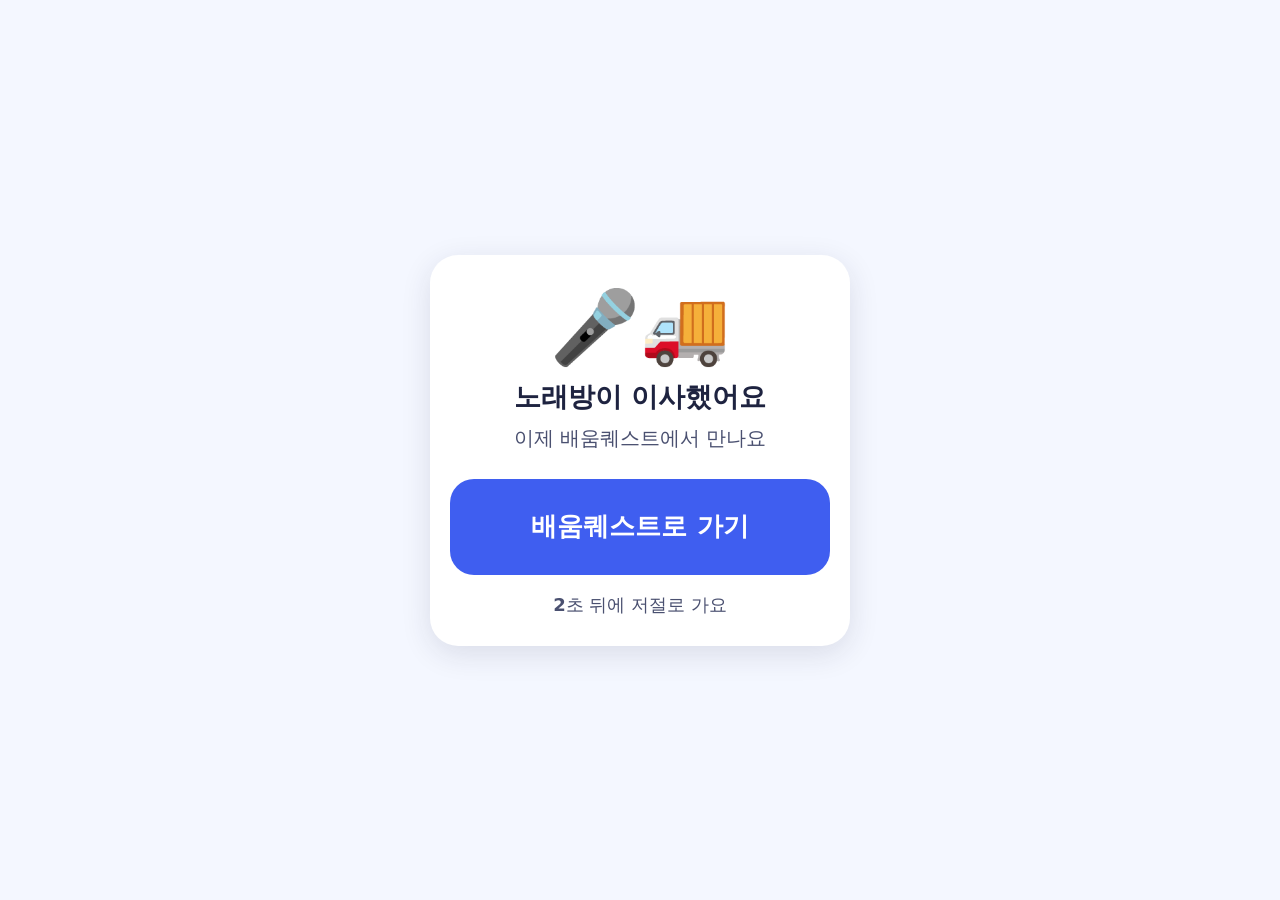
==== commit 78cf84e0: "이사 안내판: 노래방 → 배움퀘스트로 이동 + 옛 서비스워커 스스로 해제 - 진입 HTML 전부(index·noraebang-v3~v6·_archive 3개)를 '이사했어요' 한 " ====
--- a/noraebang-v3.html
+++ b/noraebang-v3.html
@@ -2,892 +2,48 @@
 <html lang="ko">
 <head>
 <meta charset="UTF-8">
-<meta name="viewport" content="width=device-width, initial-scale=1.0, maximum-scale=1.0, user-scalable=no">
-<title>StarVoice v3 - 노래방</title>
+<meta name="viewport" content="width=device-width,initial-scale=1">
+<meta name="robots" content="noindex">
+<title>노래방이 이사했어요</title>
+<link rel="manifest" href="manifest.json">
+<meta name="theme-color" content="#F4F7FF">
 <style>
-*{margin:0;padding:0;box-sizing:border-box;-webkit-tap-highlight-color:transparent}
-::-webkit-scrollbar{width:6px}::-webkit-scrollbar-thumb{background:#555;border-radius:3px}
-body{background:#0a0818;color:#eee;font-family:-apple-system,'Malgun Gothic','맑은 고딕',sans-serif;overflow:hidden;height:100vh;user-select:none}
-#app{height:100vh;display:flex;flex-direction:column}
-button{font-family:inherit;cursor:pointer}
-
-/* Header */
-#header{background:linear-gradient(135deg,#1a1040,#2a1060);padding:10px 16px;display:flex;align-items:center;justify-content:space-between;border-bottom:2px solid #6a3aaa;flex-shrink:0;z-index:10}
-#header h1{font-size:20px;color:#ff6ab0;text-shadow:0 0 20px rgba(255,106,176,.5)}
-.hdr-btns{display:flex;gap:6px}
-.hdr-btns button{background:rgba(255,255,255,.1);border:1px solid rgba(255,255,255,.2);color:#fff;padding:5px 12px;border-radius:18px;font-size:12px;transition:all .2s;overflow:hidden;text-overflow:ellipsis;white-space:nowrap;max-width:120px}
-.hdr-btns button:hover,.hdr-btns button.active{background:rgba(255,106,176,.3);border-color:#ff6ab0}
-
-/* Song Select */
-#songSelect{flex:1;overflow-y:auto;padding:16px;display:grid;grid-template-columns:repeat(auto-fill,minmax(240px,1fr));gap:12px;align-content:start}
-.cat-header{grid-column:1/-1;font-size:14px;font-weight:700;color:#a855f7;margin:8px 0 2px;padding-left:4px;border-left:3px solid #a855f7}
-.song-card{background:linear-gradient(135deg,rgba(40,20,80,.8),rgba(60,30,100,.6));border:2px solid rgba(255,106,176,.15);border-radius:14px;padding:14px;cursor:pointer;transition:all .3s;position:relative;overflow:hidden;min-height:0}
-.song-card:hover{border-color:#ff6ab0;transform:translateY(-2px);box-shadow:0 6px 24px rgba(255,106,176,.2)}
-.song-card .sc-icon{font-size:32px;float:left;margin-right:10px;flex-shrink:0}
-.song-card .sc-title{font-size:15px;font-weight:700;color:#fff;overflow:hidden;text-overflow:ellipsis;white-space:nowrap}
-.song-card .sc-info{font-size:11px;color:#aaa;margin-top:2px;overflow:hidden;text-overflow:ellipsis;white-space:nowrap}
-.song-card .sc-stars{color:#ffd700;font-size:13px;margin-top:4px}
-.song-card .sc-high{font-size:10px;color:#8f8;margin-top:2px}
-.song-card .sc-grade{position:absolute;top:8px;right:10px;font-size:20px;font-weight:900;opacity:.3}
-.diff-badge{position:absolute;bottom:8px;right:10px;font-size:10px;padding:2px 8px;border-radius:10px;font-weight:700}
-.diff-easy{background:#4caf50;color:#fff}.diff-medium{background:#ff9800;color:#fff}.diff-hard{background:#f44336;color:#fff}
-
-/* Sing Screen */
-#singScreen{flex:1;display:none;flex-direction:column;position:relative}
-#pitchArea{flex:1;position:relative;background:linear-gradient(180deg,#0a0818,#15102a);overflow:hidden}
-#pitchCanvas{width:100%;height:100%}
-#particleCanvas{position:absolute;top:0;left:0;width:100%;height:100%;pointer-events:none}
-
-/* Lyrics */
-#lyricsArea{height:120px;background:linear-gradient(180deg,rgba(30,15,60,.95),rgba(20,10,40,.98));border-top:2px solid #6a3aaa;display:flex;flex-direction:column;align-items:center;justify-content:center;padding:8px 16px;flex-shrink:0}
-#lyricsArea .cur-lyric{font-size:26px;font-weight:900;color:#fff;text-align:center;text-shadow:0 0 20px rgba(255,106,176,.6);min-height:34px;display:flex;align-items:center;gap:2px;flex-wrap:wrap;justify-content:center}
-#lyricsArea .cur-lyric .syl{transition:color .15s,transform .15s;display:inline-block}
-#lyricsArea .cur-lyric .syl.sung{color:#ffd700;transform:scale(1.15)}
-#lyricsArea .cur-lyric .syl.active{color:#ff6ab0;transform:scale(1.2)}
-#lyricsArea .nxt-lyric{font-size:14px;color:rgba(255,255,255,.3);text-align:center;margin-top:6px;min-height:20px}
-.lyric-prog{width:80%;max-width:500px;height:3px;background:rgba(255,255,255,.1);border-radius:2px;margin-top:8px;overflow:hidden}
-.lyric-prog-bar{height:100%;background:linear-gradient(90deg,#ff6ab0,#a855f7);border-radius:2px;transition:width .1s linear}
-
-/* Score HUD */
-#scoreHUD{position:absolute;top:8px;right:12px;text-align:right;z-index:5}
-#scoreHUD .sv{font-size:32px;font-weight:900;color:#ffd700;text-shadow:0 0 12px rgba(255,215,0,.5)}
-#scoreHUD .cv{font-size:13px;color:#8f8}
-#scoreHUD .pn{font-size:12px;color:#aaa;margin-top:2px}
-#scoreHUD .line-fb{font-size:11px;margin-top:4px;font-weight:700;min-height:16px}
-
-/* Pitch Meter */
-#pitchMeter{position:absolute;left:10px;top:8px;bottom:8px;width:36px;background:rgba(255,255,255,.04);border-radius:6px;z-index:5;overflow:hidden}
-#pitchMeter .mt{position:absolute;left:0;width:100%;height:20px;background:rgba(76,175,80,.25);border:2px solid #4caf50;border-radius:3px;transition:top .12s}
-#pitchMeter .mu{position:absolute;left:0;width:100%;height:6px;background:#ff6ab0;border-radius:3px;transition:top .06s;box-shadow:0 0 8px rgba(255,106,176,.6)}
-#pitchMeter .ml{position:absolute;bottom:3px;width:100%;text-align:center;font-size:8px;color:#888}
-
-/* Timer */
-#timerBar{position:absolute;top:0;left:0;right:0;height:3px;z-index:5}
-#timerFill{height:100%;background:linear-gradient(90deg,#ff6ab0,#a855f7);transition:width .3s linear}
-
-/* Controls overlay */
-#singControls{position:absolute;bottom:128px;left:50%;transform:translateX(-50%);display:flex;gap:8px;z-index:6;opacity:.7;transition:opacity .2s}
-#singControls:hover{opacity:1}
-#singControls button{background:rgba(0,0,0,.6);border:1px solid rgba(255,255,255,.2);color:#fff;width:36px;height:36px;border-radius:50%;font-size:14px;display:flex;align-items:center;justify-content:center;overflow:hidden;flex-shrink:0}
-#singControls button.active{background:rgba(255,106,176,.4);border-color:#ff6ab0}
-
-/* Result */
-#resultScreen{flex:1;display:none;flex-direction:column;align-items:center;justify-content:center;padding:30px;text-align:center;overflow-y:auto}
-.res-title{font-size:24px;font-weight:900;color:#ff6ab0;margin-bottom:8px}
-.res-grade{font-size:80px;font-weight:900;margin:8px 0}
-.grade-S{color:#ffd700;text-shadow:0 0 40px rgba(255,215,0,.6)}.grade-A{color:#4caf50;text-shadow:0 0 30px rgba(76,175,80,.5)}
-.grade-B{color:#2196f3}.grade-C{color:#ff9800}.grade-D{color:#f44336}
-.res-score{font-size:48px;font-weight:900;color:#ffd700;text-shadow:0 0 20px rgba(255,215,0,.4)}
-.res-stars{font-size:36px;margin:10px 0}
-.res-detail{font-size:13px;color:#aaa;margin-bottom:6px;line-height:1.8}
-.res-bars{width:280px;margin:10px auto}
-.res-bar-row{display:flex;align-items:center;margin:4px 0;font-size:12px}
-.res-bar-row .lbl{width:60px;text-align:right;margin-right:8px;color:#ccc}
-.res-bar-row .bar{flex:1;height:10px;background:rgba(255,255,255,.1);border-radius:5px;overflow:hidden}
-.res-bar-row .bar-fill{height:100%;border-radius:5px;transition:width 1s}
-.res-bar-row .val{width:36px;text-align:right;margin-left:6px;color:#fff;font-weight:700}
-.res-btns{display:flex;gap:10px;margin-top:14px;flex-wrap:wrap;justify-content:center}
-.res-btns button{padding:10px 24px;border:none;border-radius:20px;font-size:14px;font-weight:700;transition:all .2s;overflow:hidden;text-overflow:ellipsis;white-space:nowrap}
-.btn-retry{background:linear-gradient(135deg,#ff6ab0,#a855f7);color:#fff}
-.btn-back{background:rgba(255,255,255,.1);color:#fff;border:1px solid rgba(255,255,255,.2)!important}
-.btn-play{background:rgba(76,175,80,.3);color:#8f8;border:1px solid rgba(76,175,80,.4)!important}
-
-/* Practice Modal */
-#practiceModal{display:none;position:fixed;top:0;left:0;right:0;bottom:0;background:rgba(0,0,0,.85);z-index:50;flex-direction:column;align-items:center;justify-content:center;padding:20px}
-#practiceModal.show{display:flex}
-.pm-box{background:linear-gradient(135deg,#1a1040,#2a1060);border:2px solid #6a3aaa;border-radius:16px;padding:24px;max-width:360px;width:100%}
-.pm-box h3{color:#ff6ab0;margin-bottom:16px;font-size:18px}
-.pm-row{display:flex;align-items:center;justify-content:space-between;margin:10px 0;font-size:14px}
-.pm-row label{color:#ccc}
-.pm-row input[type=range]{width:120px;accent-color:#ff6ab0}
-.pm-row select{background:#1a1040;color:#fff;border:1px solid #6a3aaa;border-radius:6px;padding:4px 8px;font-size:13px}
-.pm-row .val{color:#ff6ab0;font-weight:700;width:40px;text-align:right}
-.pm-btns{display:flex;gap:8px;margin-top:16px;justify-content:center}
-.pm-btns button{padding:8px 20px;border:none;border-radius:16px;font-size:13px;font-weight:700}
-
-/* Mic Prompt */
-#micPrompt{display:none;position:fixed;top:0;left:0;right:0;bottom:0;background:rgba(0,0,0,.85);z-index:100;flex-direction:column;align-items:center;justify-content:center}
-#micPrompt.show{display:flex}
-#micPrompt .mi{font-size:56px;margin-bottom:14px}
-#micPrompt p{font-size:16px;color:#ccc;margin-bottom:16px;text-align:center;line-height:1.6;padding:0 20px}
-#micPrompt button{padding:12px 32px;background:linear-gradient(135deg,#ff6ab0,#a855f7);border:none;color:#fff;border-radius:24px;font-size:15px;font-weight:700}
-#micPrompt .skip-btn{background:transparent;color:#888;font-size:13px;margin-top:10px;border:none;text-decoration:underline}
-
-/* High Score Modal */
-#hsModal{display:none;position:fixed;top:0;left:0;right:0;bottom:0;background:rgba(0,0,0,.85);z-index:50;flex-direction:column;align-items:center;justify-content:center;padding:20px}
-#hsModal.show{display:flex}
-.hs-box{background:linear-gradient(135deg,#1a1040,#2a1060);border:2px solid #6a3aaa;border-radius:16px;padding:24px;max-width:400px;width:100%;max-height:70vh;overflow-y:auto}
-.hs-box h3{color:#ff6ab0;margin-bottom:12px}
-.hs-row{display:flex;justify-content:space-between;align-items:center;padding:6px 0;border-bottom:1px solid rgba(255,255,255,.05);font-size:13px}
-.hs-row .hs-name{color:#fff}.hs-row .hs-sc{color:#ffd700;font-weight:700}
-.hs-row .hs-gr{font-weight:900;margin-left:6px}
-
-@media(max-width:600px){
-  #songSelect{grid-template-columns:1fr;padding:10px;gap:8px}
-  .song-card{padding:12px}
-  #lyricsArea .cur-lyric{font-size:20px}
-  #scoreHUD .sv{font-size:24px}
-  #singControls button{width:32px;height:32px;font-size:12px}
-}
+:root{--bg:#F4F7FF;--card:#FFFFFF;--ink:#1E2340;--sub:#4A5070;--btn:#3F5EF0;--btn-ink:#FFFFFF}
+@media (prefers-color-scheme:dark){:root{--bg:#12152A;--card:#1C2040;--ink:#EEF1FF;--sub:#B8BEDD}}
+*{box-sizing:border-box}
+html,body{margin:0;min-height:100%}
+body{background:var(--bg);color:var(--ink);font-family:system-ui,-apple-system,'Apple SD Gothic Neo','Malgun Gothic',sans-serif;display:flex;align-items:center;justify-content:center;min-height:100vh;padding:16px;text-align:center}
+main{width:100%;max-width:420px;background:var(--card);border-radius:28px;padding:36px 20px 28px;box-shadow:0 8px 30px rgba(30,35,64,.12)}
+.ico{font-size:72px;line-height:1}
+h1{font-size:27px;margin:16px 0 8px;word-break:keep-all}
+p{margin:0;font-size:20px;line-height:1.5;color:var(--sub);word-break:keep-all}
+.go{display:flex;align-items:center;justify-content:center;min-height:96px;margin:26px 0 16px;padding:0 16px;border-radius:24px;background:var(--btn);color:var(--btn-ink);font-size:26px;font-weight:800;text-decoration:none}
+.go:focus-visible{outline:4px solid #FFB020;outline-offset:3px}
+.auto{font-size:18px}
 </style>
 </head>
 <body>
-<div id="app">
-  <div id="header">
-    <h1>StarVoice v3</h1>
-    <div class="hdr-btns">
-      <button id="btnMic">마이크 OFF</button>
-      <button id="btnHS">기록</button>
-    </div>
-  </div>
-  <div id="songSelect"></div>
-  <div id="singScreen">
-    <div id="timerBar"><div id="timerFill"></div></div>
-    <div id="pitchArea">
-      <canvas id="pitchCanvas"></canvas>
-      <canvas id="particleCanvas"></canvas>
-    </div>
-    <div id="pitchMeter"><div class="mt"></div><div class="mu"></div><div class="ml">음정</div></div>
-    <div id="scoreHUD">
-      <div class="sv" id="sDisp">0</div>
-      <div class="cv" id="cDisp"></div>
-      <div class="pn" id="pNote"></div>
-      <div class="line-fb" id="lineFb"></div>
-    </div>
-    <div id="singControls">
-      <button id="btnGuide" title="가이드 멜로디">♪</button>
-      <button id="btnPause" title="일시정지">⏸</button>
-      <button id="btnStop" title="중지">⏹</button>
-      <button id="btnKeyUp" title="키 올리기">▲</button>
-      <button id="btnKeyDn" title="키 내리기">▼</button>
-    </div>
-    <div id="lyricsArea">
-      <div class="cur-lyric" id="curLyric"></div>
-      <div class="nxt-lyric" id="nxtLyric"></div>
-      <div class="lyric-prog"><div class="lyric-prog-bar" id="lyricProg"></div></div>
-    </div>
-  </div>
-  <div id="resultScreen"></div>
-</div>
-<div id="micPrompt">
-  <div class="mi">🎤</div>
-  <p>마이크 사용 권한이 필요합니다.<br>음정 측정을 위해 허용해 주세요.</p>
-  <button id="btnAllowMic">마이크 허용</button>
-  <button class="skip-btn" id="btnSkipMic">마이크 없이 진행</button>
-</div>
-<div id="practiceModal"><div class="pm-box" id="pmBox"></div></div>
-<div id="hsModal"><div class="hs-box" id="hsBox"></div></div>
-
+<main>
+<div class="ico" aria-hidden="true">🎤🚚</div>
+<h1>노래방이 이사했어요</h1>
+<p>이제 배움퀘스트에서 만나요</p>
+<a class="go" id="go" href="https://bsy522-dot.github.io/levelplay/games/noraebang-v4/index.html">배움퀘스트로 가기</a>
+<p class="auto" aria-live="polite"><b id="sec">3</b>초 뒤에 저절로 가요</p>
+</main>
 <script>
-// ===================== CONSTANTS =====================
-const C3=130.81,D3=146.83,E3=164.81,F3=174.61,G3=196,A3=220,B3=246.94;
-const C4=261.63,D4=293.66,E4=329.63,F4=349.23,G4=392,A4=440,B4=493.88;
-const C5=523.25,D5=587.33,E5=659.26,F5=698.46,G5=784;
-const NOTE_NAMES=["C","C#","D","D#","E","F","F#","G","G#","A","A#","B"];
-function freqToNote(f){if(!f||f<=0)return"";const n=12*Math.log2(f/440)+69;const nn=Math.round(n);return NOTE_NAMES[nn%12]+(Math.floor(nn/12)-1);}
-function transpose(f,semi){return f*Math.pow(2,semi/12);}
-
-// ===================== 15 SONGS =====================
-const SONGS=[
-// --- 동요 ---
-{id:1,cat:"동요",title:"학교종이 땡땡땡",icon:"🏫",diff:"쉬움",dc:"diff-easy",bpm:120,
-melody:[
-{t:0,d:.5,f:G4,s:"학"},{t:.5,d:.5,f:G4,s:"교"},{t:1,d:.5,f:A4,s:"종"},{t:1.5,d:.5,f:A4,s:"이"},
-{t:2,d:.5,f:G4,s:"땡"},{t:2.5,d:.5,f:G4,s:"땡"},{t:3,d:1,f:E4,s:"땡"},
-{t:4,d:.5,f:G4,s:"어"},{t:4.5,d:.5,f:G4,s:"서"},{t:5,d:.5,f:E4,s:"모"},{t:5.5,d:.5,f:E4,s:"이"},
-{t:6,d:1,f:D4,s:"자"},
-{t:7,d:.5,f:G4,s:"선"},{t:7.5,d:.5,f:G4,s:"생"},{t:8,d:.5,f:A4,s:"님"},{t:8.5,d:.5,f:A4,s:"이"},
-{t:9,d:.5,f:G4,s:"우"},{t:9.5,d:.5,f:G4,s:"리"},{t:10,d:1,f:E4,s:"를"},
-{t:11,d:.5,f:G4,s:"기"},{t:11.5,d:.5,f:E4,s:"다"},{t:12,d:.5,f:D4,s:"리"},
-{t:12.5,d:.5,f:E4,s:"신"},{t:13,d:1.5,f:C4,s:"다"}
-],lyrics:[{t:0,tx:"학교 종이 땡땡땡"},{t:4,tx:"어서 모이자"},{t:7,tx:"선생님이 우리를"},{t:11,tx:"기다리신다"}],dur:15},
-
-{id:2,cat:"동요",title:"곰 세 마리",icon:"🐻",diff:"쉬움",dc:"diff-easy",bpm:110,
-melody:[
-{t:0,d:.5,f:C4,s:"곰"},{t:.5,d:.5,f:D4,s:"세"},{t:1,d:.5,f:E4,s:"마"},{t:1.5,d:.5,f:C4,s:"리"},
-{t:2,d:.5,f:C4,s:"가"},{t:2.5,d:.5,f:D4,s:"한"},{t:3,d:.5,f:E4,s:"집"},{t:3.5,d:.5,f:C4,s:"에"},
-{t:4,d:.5,f:E4,s:"있"},{t:4.5,d:.5,f:F4,s:"어"},{t:5,d:1,f:G4,s:"~"},
-{t:6,d:.5,f:E4,s:"아"},{t:6.5,d:.5,f:F4,s:"빠"},{t:7,d:1,f:G4,s:"곰"},
-{t:8,d:.3,f:G4,s:"엄"},{t:8.3,d:.3,f:A4,s:"마"},{t:8.6,d:.3,f:G4,s:"곰"},{t:8.9,d:.3,f:F4,s:"~"},
-{t:9.2,d:.5,f:E4,s:"애"},{t:9.7,d:.6,f:C4,s:"기"},
-{t:10.3,d:.7,f:D4,s:"곰"},{t:11,d:.5,f:C4,s:"아"},
-{t:11.5,d:.3,f:G3,s:"빠"},{t:11.8,d:.5,f:C4,s:"곰"},{t:12.3,d:.3,f:D4,s:"은"},
-{t:12.6,d:1,f:E4,s:"뚱"},{t:13.6,d:.5,f:E4,s:"뚱"},{t:14.1,d:.6,f:E4,s:"해"},
-{t:14.7,d:.5,f:C4,s:"엄"},{t:15.2,d:.3,f:G3,s:"마"},{t:15.5,d:.5,f:C4,s:"곰"},{t:16,d:.3,f:D4,s:"은"},
-{t:16.3,d:1,f:E4,s:"날"},{t:17.3,d:.5,f:E4,s:"씬"},{t:17.8,d:.6,f:E4,s:"해"},
-{t:18.4,d:.35,f:G4,s:"애"},{t:18.75,d:.35,f:A4,s:"기"},{t:19.1,d:.35,f:G4,s:"곰"},{t:19.45,d:.35,f:F4,s:"은"},
-{t:19.8,d:.3,f:E4,s:"너"},{t:20.1,d:.3,f:D4,s:"무"},{t:20.4,d:.3,f:E4,s:"귀"},{t:20.7,d:.5,f:C4,s:"여"},
-{t:21.2,d:.8,f:C4,s:"워"},
-{t:22,d:.5,f:D4,s:"으"},{t:22.5,d:.5,f:E4,s:"쓱"},{t:23,d:.5,f:D4,s:"으"},{t:23.5,d:1.5,f:C4,s:"쓱"}
-],lyrics:[{t:0,tx:"곰 세 마리가"},{t:2,tx:"한 집에 있어"},{t:4,tx:"아빠 곰"},{t:6,tx:"엄마 곰"},{t:8,tx:"애기 곰"},{t:10.3,tx:"아빠 곰은 뚱뚱해"},{t:14.7,tx:"엄마 곰은 날씬해"},{t:18.4,tx:"애기 곰은 너무 귀여워"},{t:22,tx:"으쓱으쓱 잘한다"}],dur:26},
-
-{id:3,cat:"동요",title:"나비야",icon:"🦋",diff:"쉬움",dc:"diff-easy",bpm:110,
-melody:[
-{t:0,d:.5,f:G4,s:"나"},{t:.5,d:.5,f:E4,s:"비"},{t:1,d:1,f:E4,s:"야"},
-{t:2,d:.5,f:F4,s:"나"},{t:2.5,d:.5,f:D4,s:"비"},{t:3,d:1,f:D4,s:"야"},
-{t:4,d:.4,f:C4,s:"이"},{t:4.4,d:.4,f:D4,s:"리"},{t:4.8,d:.4,f:E4,s:"날"},
-{t:5.2,d:.4,f:F4,s:"아"},{t:5.6,d:.4,f:G4,s:"오"},{t:6,d:.4,f:G4,s:"너"},{t:6.4,d:.6,f:G4,s:"라"},
-{t:7,d:.5,f:G4,s:"노"},{t:7.5,d:.5,f:E4,s:"랑"},{t:8,d:1,f:E4,s:"나"},
-{t:9,d:.5,f:F4,s:"비"},{t:9.5,d:.5,f:D4,s:"흰"},{t:10,d:1,f:D4,s:"나"},
-{t:11,d:.5,f:C4,s:"비"},{t:11.5,d:.5,f:E4,s:"춤"},{t:12,d:.5,f:G4,s:"을"},
-{t:12.5,d:.5,f:G4,s:"추"},{t:13,d:1.5,f:E4,s:"며"}
-],lyrics:[{t:0,tx:"나비야 나비야"},{t:4,tx:"이리 날아 오너라"},{t:7,tx:"노랑 나비 흰 나비"},{t:11,tx:"춤을 추며 오너라"}],dur:15},
-
-{id:4,cat:"동요",title:"반짝반짝 작은별",icon:"⭐",diff:"쉬움",dc:"diff-easy",bpm:100,
-melody:[
-{t:0,d:.6,f:C4,s:"반"},{t:.6,d:.6,f:C4,s:"짝"},{t:1.2,d:.6,f:G4,s:"반"},{t:1.8,d:.6,f:G4,s:"짝"},
-{t:2.4,d:.6,f:A4,s:"작"},{t:3,d:.6,f:A4,s:"은"},{t:3.6,d:1.2,f:G4,s:"별"},
-{t:4.8,d:.6,f:F4,s:"아"},{t:5.4,d:.6,f:F4,s:"름"},{t:6,d:.6,f:E4,s:"답"},{t:6.6,d:.6,f:E4,s:"게"},
-{t:7.2,d:.6,f:D4,s:"비"},{t:7.8,d:.6,f:D4,s:"치"},{t:8.4,d:1.2,f:C4,s:"네"},
-{t:9.6,d:.6,f:G4,s:"서"},{t:10.2,d:.6,f:G4,s:"쪽"},{t:10.8,d:.6,f:F4,s:"하"},{t:11.4,d:.6,f:F4,s:"늘"},
-{t:12,d:.6,f:E4,s:"에"},{t:12.6,d:.6,f:E4,s:"서"},{t:13.2,d:1.2,f:D4,s:"도"},
-{t:14.4,d:.6,f:G4,s:"동"},{t:15,d:.6,f:G4,s:"쪽"},{t:15.6,d:.6,f:F4,s:"하"},{t:16.2,d:.6,f:F4,s:"늘"},
-{t:16.8,d:.6,f:E4,s:"에"},{t:17.4,d:.6,f:E4,s:"서"},{t:18,d:1.2,f:D4,s:"도"},
-{t:19.2,d:.6,f:C4,s:"반"},{t:19.8,d:.6,f:C4,s:"짝"},{t:20.4,d:.6,f:G4,s:"반"},{t:21,d:.6,f:G4,s:"짝"},
-{t:21.6,d:.6,f:A4,s:"작"},{t:22.2,d:.6,f:A4,s:"은"},{t:22.8,d:1.2,f:G4,s:"별"},
-{t:24,d:.6,f:F4,s:"아"},{t:24.6,d:.6,f:F4,s:"름"},{t:25.2,d:.6,f:E4,s:"답"},{t:25.8,d:.6,f:E4,s:"게"},
-{t:26.4,d:.6,f:D4,s:"비"},{t:27,d:.6,f:D4,s:"치"},{t:27.6,d:1.5,f:C4,s:"네"}
-],lyrics:[{t:0,tx:"반짝 반짝 작은 별"},{t:4.8,tx:"아름답게 비치네"},{t:9.6,tx:"서쪽 하늘에서도"},{t:14.4,tx:"동쪽 하늘에서도"},{t:19.2,tx:"반짝 반짝 작은 별"},{t:24,tx:"아름답게 비치네"}],dur:30},
-
-{id:5,cat:"동요",title:"산토끼",icon:"🐰",diff:"쉬움",dc:"diff-easy",bpm:120,
-melody:[
-{t:0,d:.4,f:E4,s:"산"},{t:.4,d:.4,f:E4,s:"토"},{t:.8,d:.8,f:E4,s:"끼"},
-{t:1.6,d:.4,f:E4,s:"토"},{t:2,d:.4,f:E4,s:"끼"},{t:2.4,d:.8,f:E4,s:"야"},
-{t:3.2,d:.4,f:G4,s:"어"},{t:3.6,d:.4,f:E4,s:"디"},{t:4,d:.4,f:G4,s:"를"},
-{t:4.4,d:.4,f:E4,s:"가"},{t:4.8,d:.4,f:D4,s:"느"},{t:5.2,d:1,f:C4,s:"냐"},
-{t:6.2,d:.4,f:D4,s:"깡"},{t:6.6,d:.4,f:D4,s:"충"},{t:7,d:.4,f:D4,s:"깡"},
-{t:7.4,d:.4,f:D4,s:"충"},{t:7.8,d:.4,f:E4,s:"뛰"},{t:8.2,d:.4,f:D4,s:"면"},
-{t:8.6,d:.4,f:E4,s:"서"},{t:9,d:.4,f:G4,s:"어"},{t:9.4,d:.4,f:E4,s:"디"},{t:9.8,d:.4,f:D4,s:"를"},
-{t:10.2,d:.4,f:E4,s:"가"},{t:10.6,d:1.2,f:C4,s:"느냐"}
-],lyrics:[{t:0,tx:"산토끼 토끼야"},{t:3.2,tx:"어디를 가느냐"},{t:6.2,tx:"깡충깡충 뛰면서"},{t:9,tx:"어디를 가느냐"}],dur:13},
-
-// --- K-POP/어린이 ---
-{id:6,cat:"어린이 인기",title:"아기상어",icon:"🦈",diff:"쉬움",dc:"diff-easy",bpm:115,
-melody:[
-{t:0,d:.3,f:C4,s:"아"},{t:.3,d:.3,f:D4,s:"기"},{t:.6,d:.4,f:E4,s:"상"},{t:1,d:.3,f:E4,s:"어"},
-{t:1.3,d:.3,f:E4,s:"뚜"},{t:1.6,d:.3,f:E4,s:"루"},{t:1.9,d:.3,f:E4,s:"루"},{t:2.2,d:.3,f:E4,s:"뚜"},
-{t:2.5,d:.5,f:E4,s:"루"},
-{t:3,d:.3,f:C4,s:"아"},{t:3.3,d:.3,f:D4,s:"기"},{t:3.6,d:.4,f:E4,s:"상"},{t:4,d:.3,f:E4,s:"어"},
-{t:4.3,d:.3,f:E4,s:"뚜"},{t:4.6,d:.3,f:E4,s:"루"},{t:4.9,d:.3,f:E4,s:"루"},{t:5.2,d:.3,f:E4,s:"뚜"},
-{t:5.5,d:.5,f:E4,s:"루"},
-{t:6,d:.3,f:C4,s:"귀"},{t:6.3,d:.3,f:D4,s:"여"},{t:6.6,d:.3,f:E4,s:"운"},
-{t:6.9,d:.3,f:E4,s:"뚜"},{t:7.2,d:.3,f:E4,s:"루"},{t:7.5,d:.3,f:E4,s:"루"},{t:7.8,d:.3,f:E4,s:"뚜"},
-{t:8.1,d:.5,f:E4,s:"루"},
-{t:8.6,d:.4,f:E4,s:"아"},{t:9,d:.4,f:F4,s:"기"},{t:9.4,d:.4,f:G4,s:"상"},{t:9.8,d:1,f:G4,s:"어"}
-],lyrics:[{t:0,tx:"아기상어 뚜루루뚜루"},{t:3,tx:"아기상어 뚜루루뚜루"},{t:6,tx:"귀여운 뚜루루뚜루"},{t:8.6,tx:"아기상어!"}],dur:12},
-
-{id:7,cat:"어린이 인기",title:"뽀로로 노래",icon:"🐧",diff:"보통",dc:"diff-medium",bpm:130,
-melody:[
-{t:0,d:.4,f:G4,s:"뽀"},{t:.4,d:.4,f:G4,s:"뽀"},{t:.8,d:.4,f:A4,s:"뽀"},{t:1.2,d:.4,f:G4,s:"뽀"},
-{t:1.6,d:.8,f:E4,s:"로"},{t:2.4,d:.8,f:E4,s:"로"},
-{t:3.2,d:.4,f:G4,s:"노"},{t:3.6,d:.4,f:A4,s:"래"},{t:4,d:.4,f:G4,s:"하"},{t:4.4,d:.4,f:E4,s:"는"},
-{t:4.8,d:.4,f:D4,s:"뽀"},{t:5.2,d:.8,f:C4,s:"로"},{t:6,d:.8,f:C4,s:"로"},
-{t:6.8,d:.4,f:E4,s:"놀"},{t:7.2,d:.4,f:G4,s:"자"},{t:7.6,d:.4,f:A4,s:"함"},
-{t:8,d:.4,f:G4,s:"께"},{t:8.4,d:.4,f:E4,s:"놀"},{t:8.8,d:1,f:D4,s:"자"},
-{t:9.8,d:.4,f:C4,s:"뽀"},{t:10.2,d:.4,f:D4,s:"로"},{t:10.6,d:.4,f:E4,s:"로"},{t:11,d:.4,f:D4,s:"랑"},
-{t:11.4,d:1.5,f:C4,s:"~"}
-],lyrics:[{t:0,tx:"뽀뽀뽀 뽀로로"},{t:3.2,tx:"노래하는 뽀로로"},{t:6.8,tx:"놀자 함께 놀자"},{t:9.8,tx:"뽀로로랑~"}],dur:14},
-
-{id:8,cat:"어린이 인기",title:"상어가족",icon:"🌊",diff:"보통",dc:"diff-medium",bpm:120,
-melody:[
-{t:0,d:.3,f:C4,s:"엄"},{t:.3,d:.3,f:D4,s:"마"},{t:.6,d:.4,f:E4,s:"상"},{t:1,d:.3,f:E4,s:"어"},
-{t:1.3,d:.3,f:E4,s:"뚜"},{t:1.6,d:.3,f:E4,s:"루"},{t:1.9,d:.3,f:E4,s:"루"},{t:2.2,d:.3,f:E4,s:"뚜"},
-{t:2.5,d:.5,f:E4,s:"루"},
-{t:3,d:.3,f:C4,s:"엄"},{t:3.3,d:.3,f:D4,s:"마"},{t:3.6,d:.4,f:E4,s:"상"},{t:4,d:.3,f:E4,s:"어"},
-{t:4.3,d:.3,f:E4,s:"뚜"},{t:4.6,d:.3,f:E4,s:"루"},{t:4.9,d:.3,f:E4,s:"루"},{t:5.2,d:.3,f:E4,s:"뚜"},
-{t:5.5,d:.5,f:E4,s:"루"},
-{t:6,d:.3,f:C4,s:"아"},{t:6.3,d:.3,f:D4,s:"름"},{t:6.6,d:.3,f:E4,s:"다"},
-{t:6.9,d:.3,f:E4,s:"운"},{t:7.2,d:.3,f:E4,s:"뚜"},{t:7.5,d:.3,f:E4,s:"루"},{t:7.8,d:.3,f:E4,s:"루"},
-{t:8.1,d:.5,f:E4,s:"뚜루"},
-{t:8.6,d:.4,f:E4,s:"엄"},{t:9,d:.4,f:F4,s:"마"},{t:9.4,d:.4,f:G4,s:"상"},{t:9.8,d:1,f:G4,s:"어"}
-],lyrics:[{t:0,tx:"엄마상어 뚜루루뚜루"},{t:3,tx:"엄마상어 뚜루루뚜루"},{t:6,tx:"아름다운 뚜루루뚜루"},{t:8.6,tx:"엄마상어!"}],dur:12},
-
-// --- 트로트/가요 ---
-{id:9,cat:"가요/민요",title:"아리랑",icon:"🏔️",diff:"보통",dc:"diff-medium",bpm:80,
-melody:[
-{t:0,d:.75,f:A3,s:"아"},{t:.75,d:.75,f:C4,s:"리"},{t:1.5,d:1,f:D4,s:"랑"},
-{t:2.5,d:.75,f:E4,s:"아"},{t:3.25,d:.75,f:D4,s:"리"},{t:4,d:1,f:C4,s:"랑"},
-{t:5,d:.5,f:A3,s:"아"},{t:5.5,d:.5,f:C4,s:"라"},{t:6,d:.75,f:A3,s:"리"},{t:6.75,d:1,f:G3,s:"요"},
-{t:8,d:.6,f:E4,s:"아"},{t:8.6,d:.6,f:D4,s:"리"},{t:9.2,d:.6,f:C4,s:"랑"},
-{t:9.8,d:.6,f:A3,s:"고"},{t:10.4,d:.6,f:C4,s:"개"},{t:11,d:.5,f:C4,s:"로"},
-{t:11.5,d:.75,f:D4,s:"넘"},{t:12.25,d:.75,f:C4,s:"어"},{t:13,d:1.5,f:A3,s:"간다"},
-{t:15,d:.5,f:A3,s:"나"},{t:15.5,d:.5,f:C4,s:"를"},{t:16,d:.75,f:D4,s:"버"},{t:16.75,d:.75,f:E4,s:"리"},
-{t:17.5,d:.6,f:D4,s:"고"},{t:18.1,d:.6,f:C4,s:"가"},{t:18.7,d:.6,f:A3,s:"시"},
-{t:19.3,d:.7,f:C4,s:"는"},{t:20,d:.5,f:C4,s:"님"},
-{t:20.5,d:.5,f:D4,s:"은"},{t:21,d:.5,f:E4,s:"십"},{t:21.5,d:.75,f:D4,s:"리"},{t:22.25,d:.75,f:C4,s:"도"},
-{t:23,d:.5,f:A3,s:"못"},{t:23.5,d:.75,f:C4,s:"가"},{t:24.25,d:.75,f:A3,s:"서"},
-{t:25,d:1.5,f:A3,s:"발병난다"}
-],lyrics:[{t:0,tx:"아리랑"},{t:2.5,tx:"아리랑"},{t:5,tx:"아라리요"},{t:8,tx:"아리랑 고개로"},{t:11.5,tx:"넘어간다"},{t:15,tx:"나를 버리고"},{t:17.5,tx:"가시는 님은"},{t:20.5,tx:"십리도 못가서"},{t:23,tx:"발병난다"}],dur:28},
-
-{id:10,cat:"가요/민요",title:"도라지",icon:"🌸",diff:"보통",dc:"diff-medium",bpm:90,
-melody:[
-{t:0,d:.5,f:E4,s:"도"},{t:.5,d:.5,f:E4,s:"라"},{t:1,d:1,f:E4,s:"지"},
-{t:2,d:.5,f:E4,s:"도"},{t:2.5,d:.5,f:E4,s:"라"},{t:3,d:1,f:E4,s:"지"},
-{t:4,d:.5,f:E4,s:"도"},{t:4.5,d:.5,f:D4,s:"라"},{t:5,d:1,f:E4,s:"지"},
-{t:6,d:.5,f:G4,s:"심"},{t:6.5,d:.5,f:A4,s:"심"},{t:7,d:.5,f:G4,s:"산"},
-{t:7.5,d:.5,f:E4,s:"천"},{t:8,d:1.2,f:D4,s:"에"},
-{t:9.2,d:.5,f:E4,s:"백"},{t:9.7,d:.5,f:G4,s:"도"},{t:10.2,d:.5,f:A4,s:"라"},
-{t:10.7,d:1,f:G4,s:"지"},
-{t:11.7,d:.5,f:A4,s:"한"},{t:12.2,d:.5,f:B4,s:"두"},{t:12.7,d:.5,f:A4,s:"뿌"},
-{t:13.2,d:.5,f:G4,s:"리"},{t:13.7,d:.5,f:E4,s:"만"},{t:14.2,d:.5,f:D4,s:"캐"},
-{t:14.7,d:.5,f:E4,s:"도"},{t:15.2,d:1.5,f:E4,s:"~"},
-{t:16.7,d:.5,f:D4,s:"대"},{t:17.2,d:.5,f:E4,s:"바"},{t:17.7,d:.5,f:G4,s:"구"},{t:18.2,d:.5,f:A4,s:"니"},
-{t:18.7,d:.5,f:G4,s:"반"},{t:19.2,d:.5,f:E4,s:"시"},{t:19.7,d:.5,f:D4,s:"기"},
-{t:20.2,d:1.5,f:E4,s:"만"}
-],lyrics:[{t:0,tx:"도라지 도라지"},{t:4,tx:"도라지"},{t:6,tx:"심심산천에"},{t:9.2,tx:"백도라지"},{t:11.7,tx:"한두 뿌리만 캐도"},{t:16.7,tx:"대바구니 반시기만"}],dur:23},
-
-{id:11,cat:"가요/민요",title:"밀양아리랑",icon:"🌾",diff:"어려움",dc:"diff-hard",bpm:88,
-melody:[
-{t:0,d:.7,f:A3,s:"날"},{t:.7,d:.7,f:C4,s:"좀"},{t:1.4,d:.7,f:D4,s:"보"},
-{t:2.1,d:.7,f:E4,s:"소"},{t:2.8,d:1,f:D4,s:"~"},
-{t:3.8,d:.7,f:E4,s:"날"},{t:4.5,d:.7,f:D4,s:"좀"},{t:5.2,d:1,f:C4,s:"보소"},
-{t:6.2,d:.7,f:A3,s:"날"},{t:6.9,d:.7,f:C4,s:"좀"},{t:7.6,d:1.2,f:D4,s:"보소"},
-{t:8.8,d:.5,f:E4,s:"동"},{t:9.3,d:.5,f:E4,s:"지"},{t:9.8,d:.5,f:D4,s:"섣"},
-{t:10.3,d:.5,f:C4,s:"달"},{t:10.8,d:1,f:A3,s:"에"},
-{t:11.8,d:.7,f:A3,s:"봄"},{t:12.5,d:.7,f:C4,s:"꽃"},{t:13.2,d:.7,f:D4,s:"피"},
-{t:13.9,d:1,f:E4,s:"면"},
-{t:14.9,d:.5,f:E4,s:"날"},{t:15.4,d:.5,f:D4,s:"좀"},{t:15.9,d:1.5,f:C4,s:"보소"},
-// 후렴
-{t:17.4,d:.3,f:A4,s:"아"},{t:17.7,d:.5,f:A4,s:"리"},{t:18.2,d:.5,f:G4,s:"아"},
-{t:18.7,d:.3,f:A4,s:"리"},{t:19,d:.8,f:G4,s:"랑"},
-{t:19.8,d:.3,f:E4,s:"쓰"},{t:20.1,d:.3,f:E4,s:"리"},{t:20.4,d:.5,f:D4,s:"쓰"},
-{t:20.9,d:.5,f:E4,s:"리"},{t:21.4,d:.8,f:G4,s:"랑"},
-{t:22.2,d:.5,f:A4,s:"아"},{t:22.7,d:.5,f:G4,s:"라"},{t:23.2,d:.5,f:E4,s:"리"},
-{t:23.7,d:1.5,f:D4,s:"가"},
-{t:25.2,d:.5,f:E4,s:"낳"},{t:25.7,d:.5,f:D4,s:"네"},{t:26.2,d:.5,f:C4,s:"줘"},
-{t:26.7,d:.5,f:A3,s:"라"},{t:27.2,d:1.5,f:A3,s:"~"}
-],lyrics:[{t:0,tx:"날 좀 보소"},{t:3.8,tx:"날 좀 보소"},{t:6.2,tx:"날 좀 보소"},{t:8.8,tx:"동지섣달에"},{t:11.8,tx:"봄꽃 피면"},{t:14.9,tx:"날 좀 보소"},{t:17.4,tx:"아리아리랑"},{t:19.8,tx:"쓰리쓰리랑"},{t:22.2,tx:"아라리가 났네"}],dur:30},
-
-// --- 팝 번안 ---
-{id:12,cat:"세계명곡",title:"생일 축하 노래",icon:"🎂",diff:"쉬움",dc:"diff-easy",bpm:100,
-melody:[
-{t:0,d:.5,f:G4,s:"생"},{t:.5,d:.5,f:G4,s:"일"},
-{t:1,d:.8,f:A4,s:"축"},{t:1.8,d:.8,f:G4,s:"하"},
-{t:2.6,d:.8,f:C5,s:"합"},{t:3.4,d:1.2,f:B4,s:"니다"},
-{t:4.6,d:.5,f:G4,s:"생"},{t:5.1,d:.5,f:G4,s:"일"},
-{t:5.6,d:.8,f:A4,s:"축"},{t:6.4,d:.8,f:G4,s:"하"},
-{t:7.2,d:.8,f:D5,s:"합"},{t:8,d:1.2,f:C5,s:"니다"},
-{t:9.2,d:.5,f:G4,s:"사"},{t:9.7,d:.5,f:G4,s:"랑"},
-{t:10.2,d:.8,f:G5,s:"하"},{t:11,d:.8,f:E5,s:"는"},
-{t:11.8,d:.8,f:C5,s:"우"},{t:12.6,d:.6,f:B4,s:"리"},
-{t:13.2,d:1,f:A4,s:"~"},
-{t:14.2,d:.5,f:F5,s:"생"},{t:14.7,d:.5,f:F5,s:"일"},
-{t:15.2,d:.8,f:E5,s:"축"},{t:16,d:.8,f:C5,s:"하"},
-{t:16.8,d:.8,f:D5,s:"합"},{t:17.6,d:1.5,f:C5,s:"니다"}
-],lyrics:[{t:0,tx:"생일 축하합니다"},{t:4.6,tx:"생일 축하합니다"},{t:9.2,tx:"사랑하는 우리"},{t:14.2,tx:"생일 축하합니다"}],dur:20},
-
-{id:13,cat:"세계명곡",title:"징글벨",icon:"🎄",diff:"보통",dc:"diff-medium",bpm:130,
-melody:[
-{t:0,d:.4,f:E4,s:"징"},{t:.4,d:.4,f:E4,s:"글"},{t:.8,d:.8,f:E4,s:"벨"},
-{t:1.6,d:.4,f:E4,s:"징"},{t:2,d:.4,f:E4,s:"글"},{t:2.4,d:.8,f:E4,s:"벨"},
-{t:3.2,d:.4,f:E4,s:"징"},{t:3.6,d:.4,f:G4,s:"글"},{t:4,d:.4,f:C4,s:"벨"},
-{t:4.4,d:.4,f:D4,s:"즐"},{t:4.8,d:1.2,f:E4,s:"겁"},
-{t:6,d:.4,f:F4,s:"다"},{t:6.4,d:.4,f:F4,s:"~"},
-{t:6.8,d:.4,f:F4,s:"징"},{t:7.2,d:.4,f:F4,s:"글"},
-{t:7.6,d:.4,f:F4,s:"벨"},{t:8,d:.4,f:E4,s:"징"},
-{t:8.4,d:.4,f:E4,s:"글"},{t:8.8,d:.4,f:E4,s:"벨"},
-{t:9.2,d:.4,f:E4,s:"노"},{t:9.6,d:.4,f:E4,s:"래"},
-{t:10,d:.4,f:G4,s:"부"},{t:10.4,d:.4,f:G4,s:"르"},
-{t:10.8,d:.4,f:F4,s:"며"},{t:11.2,d:.4,f:D4,s:"달"},
-{t:11.6,d:1.2,f:C4,s:"리자"}
-],lyrics:[{t:0,tx:"징글벨 징글벨"},{t:3.2,tx:"징글벨 즐겁다"},{t:6,tx:"징글벨 징글벨"},{t:9.2,tx:"노래 부르며 달리자"}],dur:14},
-
-{id:14,cat:"세계명곡",title:"올드 맥도날드",icon:"🐄",diff:"보통",dc:"diff-medium",bpm:120,
-melody:[
-{t:0,d:.4,f:C4,s:"올"},{t:.4,d:.4,f:C4,s:"드"},{t:.8,d:.4,f:C4,s:"맥"},
-{t:1.2,d:.4,f:G3,s:"도"},{t:1.6,d:.4,f:A3,s:"날"},{t:2,d:.4,f:A3,s:"드"},
-{t:2.4,d:.8,f:G3,s:"~"},
-{t:3.2,d:.4,f:E4,s:"아"},{t:3.6,d:.4,f:E4,s:"저"},{t:4,d:.4,f:D4,s:"씨"},
-{t:4.4,d:.4,f:D4,s:"에"},{t:4.8,d:.8,f:C4,s:"겐"},
-{t:5.6,d:.4,f:G3,s:"농"},{t:6,d:.8,f:G3,s:"장"},
-{t:6.8,d:.4,f:C4,s:"이"},{t:7.2,d:.4,f:C4,s:"아"},{t:7.6,d:.4,f:C4,s:"이"},
-{t:8,d:.4,f:G3,s:"아"},{t:8.4,d:.4,f:A3,s:"이"},{t:8.8,d:.4,f:A3,s:"오"},
-{t:9.2,d:.8,f:G3,s:"~"},
-{t:10,d:.4,f:E4,s:"이"},{t:10.4,d:.4,f:E4,s:"곳"},{t:10.8,d:.4,f:D4,s:"저"},
-{t:11.2,d:.4,f:D4,s:"곳"},{t:11.6,d:.8,f:C4,s:"에"},
-{t:12.4,d:.3,f:G4,s:"음"},{t:12.7,d:.3,f:G4,s:"메"},{t:13,d:.5,f:G4,s:"~"}
-],lyrics:[{t:0,tx:"올드 맥도날드"},{t:3.2,tx:"아저씨에겐"},{t:5.6,tx:"농장이 있어"},{t:10,tx:"이곳저곳에 음메~"}],dur:14.5},
-
-{id:15,cat:"세계명곡",title:"작은별 (ABC송)",icon:"🔤",diff:"쉬움",dc:"diff-easy",bpm:100,
-melody:[
-{t:0,d:.5,f:C4,s:"A"},{t:.5,d:.5,f:C4,s:"B"},{t:1,d:.5,f:G4,s:"C"},{t:1.5,d:.5,f:G4,s:"D"},
-{t:2,d:.5,f:A4,s:"E"},{t:2.5,d:.5,f:A4,s:"F"},{t:3,d:1,f:G4,s:"G"},
-{t:4,d:.5,f:F4,s:"H"},{t:4.5,d:.5,f:F4,s:"I"},{t:5,d:.5,f:E4,s:"J"},{t:5.5,d:.5,f:E4,s:"K"},
-{t:6,d:.5,f:D4,s:"L"},{t:6.5,d:.5,f:D4,s:"M"},{t:7,d:1,f:C4,s:"N"},
-{t:8,d:.5,f:G4,s:"O"},{t:8.5,d:.5,f:G4,s:"P"},{t:9,d:.5,f:F4,s:"Q"},{t:9.5,d:.5,f:F4,s:"R"},
-{t:10,d:.5,f:E4,s:"S"},{t:10.5,d:.5,f:E4,s:"T"},{t:11,d:1,f:D4,s:"U"},
-{t:12,d:.5,f:G4,s:"V"},{t:12.5,d:.5,f:G4,s:"W"},{t:13,d:.75,f:F4,s:"X"},
-{t:13.75,d:.75,f:E4,s:"Y"},{t:14.5,d:1,f:D4,s:"Z"},
-{t:15.5,d:.5,f:C4,s:"이"},{t:16,d:.5,f:C4,s:"제"},{t:16.5,d:.5,f:G4,s:"다"},{t:17,d:.5,f:G4,s:"알"},
-{t:17.5,d:.5,f:A4,s:"았"},{t:18,d:.5,f:A4,s:"으"},{t:18.5,d:1,f:G4,s:"니"},
-{t:19.5,d:.5,f:F4,s:"다"},{t:20,d:.5,f:F4,s:"음"},{t:20.5,d:.5,f:E4,s:"에"},{t:21,d:.5,f:E4,s:"또"},
-{t:21.5,d:.5,f:D4,s:"같"},{t:22,d:.5,f:D4,s:"이"},{t:22.5,d:1.5,f:C4,s:"~"}
-],lyrics:[{t:0,tx:"A B C D E F G"},{t:4,tx:"H I J K L M N"},{t:8,tx:"O P Q R S T U"},{t:12,tx:"V W X Y Z"},{t:15.5,tx:"이제 다 알았으니"},{t:19.5,tx:"다음에 또 같이~"}],dur:25}
-];
-
-// ===================== AUDIO ENGINE =====================
-let audioCtx=null,analyser=null,micStream=null,micOn=false;
-const BUF=2048;let aBuf=new Float32Array(BUF);
-
-function initAudio(){if(!audioCtx)audioCtx=new(window.AudioContext||window.webkitAudioContext)();}
-
-async function startMic(){
-  try{
-    initAudio();
-    micStream=await navigator.mediaDevices.getUserMedia({audio:{echoCancellation:true,noiseSuppression:true}});
-    const src=audioCtx.createMediaStreamSource(micStream);
-    analyser=audioCtx.createAnalyser();analyser.fftSize=BUF;
-    src.connect(analyser);micOn=true;
-    document.getElementById('btnMic').textContent='마이크 ON';
-    document.getElementById('btnMic').classList.add('active');
-    return true;
-  }catch(e){console.error('Mic:',e);return false;}
-}
-function stopMic(){if(micStream){micStream.getTracks().forEach(t=>t.stop());micStream=null;}micOn=false;document.getElementById('btnMic').textContent='마이크 OFF';document.getElementById('btnMic').classList.remove('active');}
-
-function detectPitch(){
-  if(!analyser||!micOn)return null;
-  analyser.getFloatTimeDomainData(aBuf);
-  let rms=0;for(let i=0;i<BUF;i++)rms+=aBuf[i]*aBuf[i];
-  rms=Math.sqrt(rms/BUF);if(rms<0.012)return null;
-  // autocorrelation
-  const cor=new Float32Array(BUF);
-  for(let lag=0;lag<BUF;lag++){let s=0;for(let i=0;i<BUF-lag;i++)s+=aBuf[i]*aBuf[i+lag];cor[lag]=s;}
-  let dip=1;while(dip<BUF-1&&cor[dip]>cor[dip+1])dip++;
-  let mv=-1,ml=-1;for(let i=dip;i<BUF-1;i++){if(cor[i]>mv){mv=cor[i];ml=i;}}
-  if(ml<1||mv<0.01)return null;
-  // parabolic interpolation
-  const a2=cor[ml-1],b2=cor[ml],c2=cor[ml+1];
-  const shift=(a2-c2)/(2*(a2-2*b2+c2));
-  const refinedLag=ml+(isFinite(shift)?shift:0);
-  const freq=audioCtx.sampleRate/refinedLag;
-  return(freq>=80&&freq<=1000)?freq:null;
-}
-
-// Synth for guide melody
-let synthOsc=null,synthGain=null,guideOn=true;
-function playSynth(f){
-  if(!guideOn)return;initAudio();
-  if(!synthOsc){synthOsc=audioCtx.createOscillator();synthGain=audioCtx.createGain();synthOsc.type='triangle';synthGain.gain.value=0.06;synthOsc.connect(synthGain);synthGain.connect(audioCtx.destination);synthOsc.start();}
-  synthOsc.frequency.setValueAtTime(f,audioCtx.currentTime);synthGain.gain.setValueAtTime(0.06,audioCtx.currentTime);
-}
-function muteSynth(){if(synthGain)synthGain.gain.setValueAtTime(0,audioCtx.currentTime);}
-function killSynth(){if(synthOsc){try{synthOsc.stop();}catch(e){}synthOsc=null;synthGain=null;}}
-
-// Recording
-let recorder=null,recordChunks=[],recordedBlob=null;
-function startRecording(){
-  if(!micStream)return;
-  try{recorder=new MediaRecorder(micStream);recordChunks=[];
-  recorder.ondataavailable=e=>{if(e.data.size>0)recordChunks.push(e.data);};
-  recorder.onstop=()=>{recordedBlob=new Blob(recordChunks,{type:'audio/webm'});};
-  recorder.start();}catch(e){recorder=null;}
-}
-function stopRecording(){if(recorder&&recorder.state==='recording')recorder.stop();}
-
-// ===================== GAME STATE =====================
-let curSong=null,gState='select',startT=0,paused=false,pauseT=0,pauseAccum=0;
-let score=0,combo=0,maxCombo=0,totalN=0,hitN=0,pitchSum=0,rhythmSum=0;
-let userPH=[],lineScores=[],keyShift=0;
-let animId=null,particles=[];
-let practiceMode=false,tempoMul=1,loopStart=-1,loopEnd=-1,showNoteNames=false;
-
-// Scores
-function getHS(){try{return JSON.parse(localStorage.getItem('sv3_hs')||'{}');}catch(e){return {};}}
-function saveHS(id,s,g){const h=getHS();if(!h[id]||s>h[id].s){h[id]={s,g};localStorage.setItem('sv3_hs',JSON.stringify(h));}}
-function getGrade(s){if(s>=95)return'S';if(s>=85)return'A';if(s>=70)return'B';if(s>=50)return'C';return'D';}
-function getStars(s){if(s>=95)return 5;if(s>=80)return 4;if(s>=60)return 3;if(s>=40)return 2;if(s>=20)return 1;return 0;}
-
-// ===================== RENDER SONG LIST =====================
-function renderList(){
-  const c=document.getElementById('songSelect');c.innerHTML='';
-  const hs=getHS();const cats=[...new Set(SONGS.map(s=>s.cat))];
-  cats.forEach(cat=>{
-    const h=document.createElement('div');h.className='cat-header';h.textContent=cat;c.appendChild(h);
-    SONGS.filter(s=>s.cat===cat).forEach(song=>{
-      const d=document.createElement('div');d.className='song-card';
-      const rec=hs[song.id];const stars=rec?getStars(rec.s):0;
-      d.innerHTML=`<div class="diff-badge ${song.dc}">${song.diff}</div>
-        <div class="sc-icon">${song.icon}</div>
-        <div class="sc-title">${song.title}</div>
-        <div class="sc-info">BPM ${song.bpm} · ${song.dur}초</div>
-        <div class="sc-stars">${stars>0?'★'.repeat(stars)+'☆'.repeat(5-stars):'☆☆☆☆☆'}</div>
-        ${rec?`<div class="sc-high">최고 ${rec.s}점</div>`:''}
-        ${rec?`<div class="sc-grade grade-${rec.g}">${rec.g}</div>`:''}`;
-      d.onclick=()=>pickSong(song,false);
-      // long press for practice
-      let lt;d.onpointerdown=()=>{lt=setTimeout(()=>openPractice(song),600);};
-      d.onpointerup=()=>clearTimeout(lt);d.onpointerleave=()=>clearTimeout(lt);
-      c.appendChild(d);
-    });
-  });
-}
-
-// ===================== PRACTICE MODAL =====================
-function openPractice(song){
-  const m=document.getElementById('practiceModal');m.classList.add('show');
-  document.getElementById('pmBox').innerHTML=`
-    <h3>연습 모드 - ${song.title}</h3>
-    <div class="pm-row"><label>속도</label><input type="range" id="pmTempo" min="50" max="100" value="75"><div class="val" id="pmTempoV">75%</div></div>
-    <div class="pm-row"><label>음이름 표시</label><select id="pmNotes"><option value="1">켜기</option><option value="0">끄기</option></select></div>
-    <div class="pm-row"><label>가이드 멜로디</label><select id="pmGuide"><option value="1">켜기</option><option value="0">끄기</option></select></div>
-    <div class="pm-row"><label>구간반복</label><select id="pmLoop"><option value="0">전체</option><option value="1">1~2절</option><option value="2">후렴만</option></select></div>
-    <div class="pm-btns">
-      <button class="btn-retry" onclick="startPractice(${song.id})">연습 시작</button>
-      <button class="btn-back" onclick="document.getElementById('practiceModal').classList.remove('show')">취소</button>
-    </div>`;
-  document.getElementById('pmTempo').oninput=function(){document.getElementById('pmTempoV').textContent=this.value+'%';};
-}
-window.startPractice=function(id){
-  const song=SONGS.find(s=>s.id===id);
-  practiceMode=true;
-  tempoMul=parseInt(document.getElementById('pmTempo').value)/100;
-  showNoteNames=document.getElementById('pmNotes').value==='1';
-  guideOn=document.getElementById('pmGuide').value==='1';
-  const loop=document.getElementById('pmLoop').value;
-  if(loop==='1'){loopStart=0;loopEnd=Math.min(song.dur/2,song.dur);}
-  else if(loop==='2'){const half=song.dur/2;loopStart=half;loopEnd=song.dur;}
-  else{loopStart=-1;loopEnd=-1;}
-  document.getElementById('practiceModal').classList.remove('show');
-  pickSong(song,true);
-};
-
-// ===================== PICK SONG =====================
-async function pickSong(song,isPractice){
-  curSong=song;score=0;combo=0;maxCombo=0;totalN=0;hitN=0;pitchSum=0;rhythmSum=0;
-  userPH=[];lineScores=[];keyShift=0;particles=[];recordedBlob=null;
-  paused=false;pauseAccum=0;
-  if(!isPractice){practiceMode=false;tempoMul=1;showNoteNames=false;guideOn=true;loopStart=-1;loopEnd=-1;}
-  if(!micOn){
-    document.getElementById('micPrompt').classList.add('show');
-    document.getElementById('btnAllowMic').onclick=async()=>{
-      await startMic();document.getElementById('micPrompt').classList.remove('show');beginSing();
-    };
-    document.getElementById('btnSkipMic').onclick=()=>{document.getElementById('micPrompt').classList.remove('show');beginSing();};
-    return;
-  }
-  beginSing();
-}
-
-function beginSing(){
-  gState='singing';
-  document.getElementById('songSelect').style.display='none';
-  document.getElementById('singScreen').style.display='flex';
-  document.getElementById('resultScreen').style.display='none';
-  initAudio();if(audioCtx.state==='suspended')audioCtx.resume();
-  const c=document.getElementById('pitchCanvas');c.width=c.parentElement.clientWidth;c.height=c.parentElement.clientHeight;
-  const pc=document.getElementById('particleCanvas');pc.width=pc.parentElement.clientWidth;pc.height=pc.parentElement.clientHeight;
-  startT=performance.now();
-  if(micOn)startRecording();
-  document.getElementById('btnGuide').classList.toggle('active',guideOn);
-  gameLoop();
-}
-
-// ===================== PARTICLES =====================
-function spawnParticles(x,y,color,count){
-  for(let i=0;i<count;i++){
-    particles.push({x,y,vx:(Math.random()-.5)*4,vy:-Math.random()*3-1,life:1,color,size:Math.random()*3+1});
-  }
-}
-function spawnFireworks(canvas){
-  const cx=Math.random()*canvas.width,cy=Math.random()*canvas.height*.5;
-  const colors=['#ffd700','#ff6ab0','#4caf50','#2196f3','#ff9800'];
-  for(let i=0;i<30;i++){
-    const angle=Math.random()*Math.PI*2,speed=Math.random()*5+2;
-    particles.push({x:cx,y:cy,vx:Math.cos(angle)*speed,vy:Math.sin(angle)*speed,life:1,color:colors[i%colors.length],size:Math.random()*2+1});
-  }
-}
-function updateParticles(ctx){
-  for(let i=particles.length-1;i>=0;i--){
-    const p=particles[i];p.x+=p.vx;p.y+=p.vy;p.vy+=0.08;p.life-=0.02;
-    if(p.life<=0){particles.splice(i,1);continue;}
-    ctx.globalAlpha=p.life;ctx.fillStyle=p.color;
-    ctx.beginPath();ctx.arc(p.x,p.y,p.size,0,Math.PI*2);ctx.fill();
-  }
-  ctx.globalAlpha=1;
-}
-
-// ===================== GAME LOOP =====================
-let lastLineFbTime=0,lastLineFbText='';
-function gameLoop(){
-  if(gState!=='singing')return;
-  if(paused){animId=requestAnimationFrame(gameLoop);return;}
-
-  const now=performance.now();
-  const rawElapsed=(now-startT-pauseAccum)/1000;
-  const elapsed=rawElapsed*tempoMul;
-
-  // Loop handling
-  let songDur=curSong.dur;
-  let eff=elapsed;
-  if(loopStart>=0&&loopEnd>0){
-    const loopLen=loopEnd-loopStart;
-    if(eff>=loopEnd)eff=loopStart+((eff-loopStart)%loopLen);
-    songDur=Infinity;// never end in loop mode
-  }
-
-  if(!practiceMode&&elapsed>=curSong.dur){endSong();return;}
-
-  // Timer
-  const prog=Math.min(1,elapsed/curSong.dur);
-  document.getElementById('timerFill').style.width=(prog*100)+'%';
-
-  // User pitch
-  const userFreq=detectPitch();
-
-  // Target note
-  let targetFreq=null,curNote=null;
-  const mel=curSong.melody;
-  for(const n of mel){
-    const tf=transpose(n.f,keyShift);
-    const nt=n.t/tempoMul,nd=n.d/tempoMul;
-    if(eff/tempoMul>=nt&&eff/tempoMul<=nt+nd){targetFreq=tf;curNote=n;break;}
-  }
-  // Also check unscaled
-  if(!curNote){
-    for(const n of mel){
-      if(eff>=n.t&&eff<=n.t+n.d){targetFreq=transpose(n.f,keyShift);curNote=n;break;}
-    }
-  }
-
-  // Guide
-  if(targetFreq)playSynth(targetFreq);else muteSynth();
-
-  // Scoring
-  if(targetFreq&&userFreq){
-    const cents=1200*Math.log2(userFreq/targetFreq);
-    const ac=Math.abs(cents);
-    totalN++;
-    if(ac<80){hitN++;combo++;if(combo>maxCombo)maxCombo=combo;
-      const ns=Math.max(0,100-ac*1.25);score+=ns*(1+Math.min(combo,10)*0.05);
-      pitchSum+=Math.max(0,100-ac*1.25);rhythmSum+=100;
-      if(ac<25){spawnParticles(document.getElementById('particleCanvas').width/3,document.getElementById('particleCanvas').height/2,'#ffd700',3);}
-    }else if(ac<150){score+=30;pitchSum+=30;rhythmSum+=60;combo=Math.max(0,combo-1);}
-    else{combo=0;pitchSum+=0;rhythmSum+=20;}
-  }else if(targetFreq){totalN++;combo=0;}
-
-  // Display
-  const fs=totalN>0?Math.min(100,Math.round(score/Math.max(1,totalN))):0;
-  document.getElementById('sDisp').textContent=fs;
-  document.getElementById('cDisp').textContent=combo>1?combo+' 콤보!':'';
-  document.getElementById('pNote').textContent=userFreq?freqToNote(userFreq):'---';
-
-  // Per-line scoring feedback
-  let curLI=-1;
-  for(let i=curSong.lyrics.length-1;i>=0;i--){if(eff>=curSong.lyrics[i].t){curLI=i;break;}}
-
-  // Pitch meter
-  const mH=document.getElementById('pitchMeter').clientHeight;
-  if(targetFreq){const tp=Math.max(0,Math.min(1,1-(Math.log2(targetFreq/100)/3.5)));document.querySelector('.mt').style.top=(tp*(mH-20))+'px';}
-  if(userFreq){const up=Math.max(0,Math.min(1,1-(Math.log2(userFreq/100)/3.5)));document.querySelector('.mu').style.top=(up*(mH-6))+'px';document.querySelector('.mu').style.display='block';}
-  else{document.querySelector('.mu').style.display='none';}
-
-  // Lyrics with syllable highlight
-  if(curLI>=0){
-    const lyricObj=curSong.lyrics[curLI];
-    // Find notes in this lyric's time range
-    const nextT=curLI+1<curSong.lyrics.length?curSong.lyrics[curLI+1].t:curSong.dur;
-    const lyricNotes=mel.filter(n=>n.t>=lyricObj.t&&n.t<nextT);
-
-    let html='';
-    lyricNotes.forEach((n,i)=>{
-      const isSung=eff>=n.t+n.d;
-      const isAct=eff>=n.t&&eff<n.t+n.d;
-      const cls=isAct?'active':isSung?'sung':'';
-      html+=`<span class="syl ${cls}">${n.s||''}</span>`;
-    });
-    if(!html)html=`<span>${lyricObj.tx}</span>`;
-    document.getElementById('curLyric').innerHTML=html;
-
-    const nI=curLI+1;
-    document.getElementById('nxtLyric').textContent=nI<curSong.lyrics.length?curSong.lyrics[nI].tx:'';
-    const lyricProg=Math.min(1,(eff-lyricObj.t)/(nextT-lyricObj.t));
-    document.getElementById('lyricProg').style.width=(lyricProg*100)+'%';
-
-    // Line score feedback when line changes
-    if(curLI>0&&!lineScores[curLI-1]){
-      const prevNotes=mel.filter(n=>n.t>=curSong.lyrics[curLI-1].t&&n.t<lyricObj.t);
-      // Already scored globally, just show text
-      const lsc=fs;
-      lineScores[curLI-1]=true;
-      let fbText='',fbColor='';
-      if(lsc>=90){fbText='Perfect!';fbColor='#ffd700';spawnFireworks(document.getElementById('particleCanvas'));}
-      else if(lsc>=70){fbText='Great!';fbColor='#4caf50';}
-      else if(lsc>=50){fbText='Good';fbColor='#2196f3';}
-      else{fbText='Miss';fbColor='#f44336';}
-      const fb=document.getElementById('lineFb');fb.textContent=fbText;fb.style.color=fbColor;
-      lastLineFbTime=now;lastLineFbText=fbText;
-    }
-  }
-  if(now-lastLineFbTime>1500)document.getElementById('lineFb').textContent='';
-
-  // Draw
-  drawPitch(eff,userFreq,targetFreq);
-  drawParticles();
-
-  // Stage lighting
-  const pa=document.getElementById('pitchArea');
-  if(combo>=10)pa.style.boxShadow='inset 0 0 60px rgba(255,215,0,.15)';
-  else if(combo>=5)pa.style.boxShadow='inset 0 0 40px rgba(76,175,80,.1)';
-  else pa.style.boxShadow='none';
-
-  // Store pitch
-  if(userFreq)userPH.push({t:eff,f:userFreq});
-  while(userPH.length>0&&userPH[0].t<eff-10)userPH.shift();
-
-  animId=requestAnimationFrame(gameLoop);
-}
-
-// ===================== DRAW PITCH CANVAS =====================
-function drawPitch(elapsed,userFreq,targetFreq){
-  const c=document.getElementById('pitchCanvas'),ctx=c.getContext('2d');
-  const W=c.width,H=c.height;ctx.clearRect(0,0,W,H);
-  const minL=Math.log2(130),maxL=Math.log2(800);
-  const freqToY=f=>H-((Math.log2(f)-minL)/(maxL-minL))*H;
-
-  // Grid
-  const noteFreqs=[C3,D3,E3,F3,G3,A3,B3,C4,D4,E4,F4,G4,A4,B4,C5,D5,E5];
-  const noteNames2=["C3","D3","E3","F3","G3","A3","B3","C4","D4","E4","F4","G4","A4","B4","C5","D5","E5"];
-  ctx.lineWidth=1;ctx.font='9px sans-serif';
-  noteFreqs.forEach((f,i)=>{
-    const y=freqToY(f);if(y<0||y>H)return;
-    ctx.strokeStyle=f===C4||f===C5?'rgba(255,255,255,.12)':'rgba(255,255,255,.04)';
-    ctx.beginPath();ctx.moveTo(0,y);ctx.lineTo(W,y);ctx.stroke();
-    ctx.fillStyle='rgba(255,255,255,.15)';ctx.fillText(noteNames2[i],3,y-2);
-  });
-
-  // Time window
-  const wS=elapsed-2,wE=elapsed+5;
-  const tX=t=>((t-wS)/(wE-wS))*W;
-
-  // Current time line
-  const nowX=tX(elapsed);
-  ctx.strokeStyle='rgba(255,106,176,.25)';ctx.lineWidth=2;
-  ctx.beginPath();ctx.moveTo(nowX,0);ctx.lineTo(nowX,H);ctx.stroke();
-
-  // Target bars
-  curSong.melody.forEach(n=>{
-    const tf=transpose(n.f,keyShift);
-    if(n.t+n.d<wS||n.t>wE)return;
-    const x=tX(n.t),x2=tX(n.t+n.d),y=freqToY(tf);
-    const past=elapsed>n.t+n.d,cur=elapsed>=n.t&&elapsed<=n.t+n.d;
-    const bH=12;
-    ctx.fillStyle=cur?'rgba(76,175,80,.5)':past?'rgba(100,100,100,.25)':'rgba(106,58,170,.45)';
-    ctx.strokeStyle=cur?'#4caf50':past?'#555':'#8855cc';ctx.lineWidth=1.5;
-    ctx.beginPath();ctx.roundRect(x,y-bH/2,Math.max(3,x2-x),bH,3);ctx.fill();ctx.stroke();
-    // Note name
-    if(showNoteNames&&!past){
-      ctx.fillStyle='rgba(255,255,255,.6)';ctx.font='9px sans-serif';
-      ctx.fillText(freqToNote(tf),x+2,y-bH/2-2);
-    }
-    // Syllable on bar
-    if(n.s&&!past){
-      ctx.fillStyle=cur?'#fff':'rgba(255,255,255,.5)';ctx.font=cur?'bold 11px sans-serif':'10px sans-serif';
-      ctx.fillText(n.s,x+2,y+bH/2+10);
-    }
-  });
-
-  // User pitch trail
-  if(userPH.length>1){
-    ctx.strokeStyle='#ff6ab0';ctx.lineWidth=2.5;ctx.shadowColor='rgba(255,106,176,.5)';ctx.shadowBlur=6;
-    ctx.beginPath();let started=false;
-    userPH.forEach(p=>{const x=tX(p.t),y=freqToY(p.f);if(!started){ctx.moveTo(x,y);started=true;}else ctx.lineTo(x,y);});
-    ctx.stroke();ctx.shadowBlur=0;
-  }
-
-  // User dot
-  if(userFreq){
-    const bx=nowX,by=freqToY(userFreq);
-    // Color based on accuracy
-    let dotColor='#f44336';
-    if(targetFreq){
-      const ac=Math.abs(1200*Math.log2(userFreq/targetFreq));
-      if(ac<15)dotColor='#ffd700';else if(ac<50)dotColor='#4caf50';else if(ac<100)dotColor='#ff9800';
-    }
-    ctx.beginPath();ctx.arc(bx,by,7,0,Math.PI*2);ctx.fillStyle=dotColor;
-    ctx.shadowColor=dotColor;ctx.shadowBlur=12;ctx.fill();ctx.shadowBlur=0;
-  }
-}
-
-function drawParticles(){
-  const c=document.getElementById('particleCanvas'),ctx=c.getContext('2d');
-  ctx.clearRect(0,0,c.width,c.height);
-  updateParticles(ctx);
-}
-
-// ===================== END SONG =====================
-function endSong(){
-  gState='result';killSynth();stopRecording();
-  if(animId)cancelAnimationFrame(animId);
-
-  const fs=totalN>0?Math.min(100,Math.round(score/Math.max(1,totalN))):0;
-  const pitchAcc=totalN>0?Math.round(pitchSum/totalN):0;
-  const rhythmAcc=totalN>0?Math.round(rhythmSum/totalN):0;
-  const grade=getGrade(fs);const stars=getStars(fs);
-  if(!practiceMode)saveHS(curSong.id,fs,grade);
-
-  document.getElementById('singScreen').style.display='none';
-  const r=document.getElementById('resultScreen');r.style.display='flex';
-  r.innerHTML=`
-    <div class="res-title">${practiceMode?'연습 완료!':'노래 완료!'}</div>
-    <div class="res-grade grade-${grade}">${grade}</div>
-    <div class="res-score">${fs}점</div>
-    <div class="res-stars">${'★'.repeat(stars)}${'☆'.repeat(5-stars)}</div>
-    <div class="res-bars">
-      <div class="res-bar-row"><div class="lbl">음정</div><div class="bar"><div class="bar-fill" style="width:${pitchAcc}%;background:linear-gradient(90deg,#ff6ab0,#a855f7)"></div></div><div class="val">${pitchAcc}%</div></div>
-      <div class="res-bar-row"><div class="lbl">리듬</div><div class="bar"><div class="bar-fill" style="width:${rhythmAcc}%;background:linear-gradient(90deg,#4caf50,#2196f3)"></div></div><div class="val">${rhythmAcc}%</div></div>
-    </div>
-    <div class="res-detail">최대 콤보: ${maxCombo} · 히트율: ${totalN>0?Math.round(hitN/totalN*100):0}%</div>
-    <div class="res-btns">
-      <button class="btn-retry" id="rRetry">다시 부르기</button>
-      ${recordedBlob?'<button class="btn-play" id="rPlay">녹음 재생</button>':''}
-      <button class="btn-back" id="rBack">곡 선택</button>
-    </div>`;
-  document.getElementById('rRetry').onclick=()=>pickSong(curSong,practiceMode);
-  document.getElementById('rBack').onclick=()=>{gState='select';killSynth();r.style.display='none';document.getElementById('singScreen').style.display='none';document.getElementById('songSelect').style.display='grid';renderList();};
-  if(recordedBlob){
-    document.getElementById('rPlay').onclick=()=>{const a=new Audio(URL.createObjectURL(recordedBlob));a.play();};
-  }
-}
-
-// ===================== CONTROLS =====================
-document.getElementById('btnGuide').onclick=()=>{guideOn=!guideOn;document.getElementById('btnGuide').classList.toggle('active',guideOn);if(!guideOn)muteSynth();};
-document.getElementById('btnPause').onclick=()=>{
-  if(gState!=='singing')return;
-  paused=!paused;
-  document.getElementById('btnPause').textContent=paused?'▶':'⏸';
-  if(paused){pauseT=performance.now();muteSynth();}
-  else{pauseAccum+=performance.now()-pauseT;}
-};
-document.getElementById('btnStop').onclick=()=>{if(gState==='singing')endSong();};
-document.getElementById('btnKeyUp').onclick=()=>{keyShift=Math.min(keyShift+1,6);};
-document.getElementById('btnKeyDn').onclick=()=>{keyShift=Math.max(keyShift-1,-6);};
-document.getElementById('btnMic').onclick=async()=>{if(micOn)stopMic();else await startMic();};
-document.getElementById('btnHS').onclick=()=>{
-  const m=document.getElementById('hsModal');m.classList.add('show');
-  const hs=getHS();
-  let html='<h3>최고 기록</h3>';
-  SONGS.forEach(s=>{
-    const rec=hs[s.id];
-    html+=`<div class="hs-row"><span class="hs-name">${s.icon} ${s.title}</span>`;
-    if(rec)html+=`<span><span class="hs-sc">${rec.s}점</span><span class="hs-gr grade-${rec.g}">${rec.g}</span></span>`;
-    else html+=`<span style="color:#555">기록 없음</span>`;
-    html+=`</div>`;
-  });
-  html+=`<div style="text-align:center;margin-top:14px"><button class="btn-back" onclick="document.getElementById('hsModal').classList.remove('show')">닫기</button></div>`;
-  document.getElementById('hsBox').innerHTML=html;
-};
-
-// Resize
-window.addEventListener('resize',()=>{
-  if(gState==='singing'){
-    const c=document.getElementById('pitchCanvas');c.width=c.parentElement.clientWidth;c.height=c.parentElement.clientHeight;
-    const pc=document.getElementById('particleCanvas');pc.width=pc.parentElement.clientWidth;pc.height=pc.parentElement.clientHeight;
-  }
-});
-
-// ===================== INIT =====================
-renderList();
+(function(){
+var TO='https://bsy522-dot.github.io/levelplay/games/noraebang-v4/index.html';
+var ROOT=location.origin+'/karaoke/';
+var OWN=/^starvoice-v\d+[a-z]?$/;
+var a=document.getElementById('go'),s=document.getElementById('sec');
+a.href=TO;
+var jobs=[];
+try{if('serviceWorker' in navigator){jobs.push(navigator.serviceWorker.getRegistrations().then(function(rs){return Promise.all(rs.filter(function(r){return r.scope.indexOf(ROOT)===0}).map(function(r){return r.unregister()}))}))}}catch(e){}
+try{if(window.caches){jobs.push(caches.keys().then(function(ks){return Promise.all(ks.filter(function(k){return OWN.test(k)}).map(function(k){return caches.delete(k)}))}))}}catch(e){}
+var clean=Promise.all(jobs).catch(function(){});
+var gone=false;
+function go(){if(gone)return;gone=true;location.replace(TO)}
+a.addEventListener('click',function(e){e.preventDefault();go()});
+var n=3,t=setInterval(function(){n--;if(n>0){s.textContent=n;return}clearInterval(t);clean.then(go);setTimeout(go,1500)},1000);
+})();
 </script>
-</body>
-</html>
